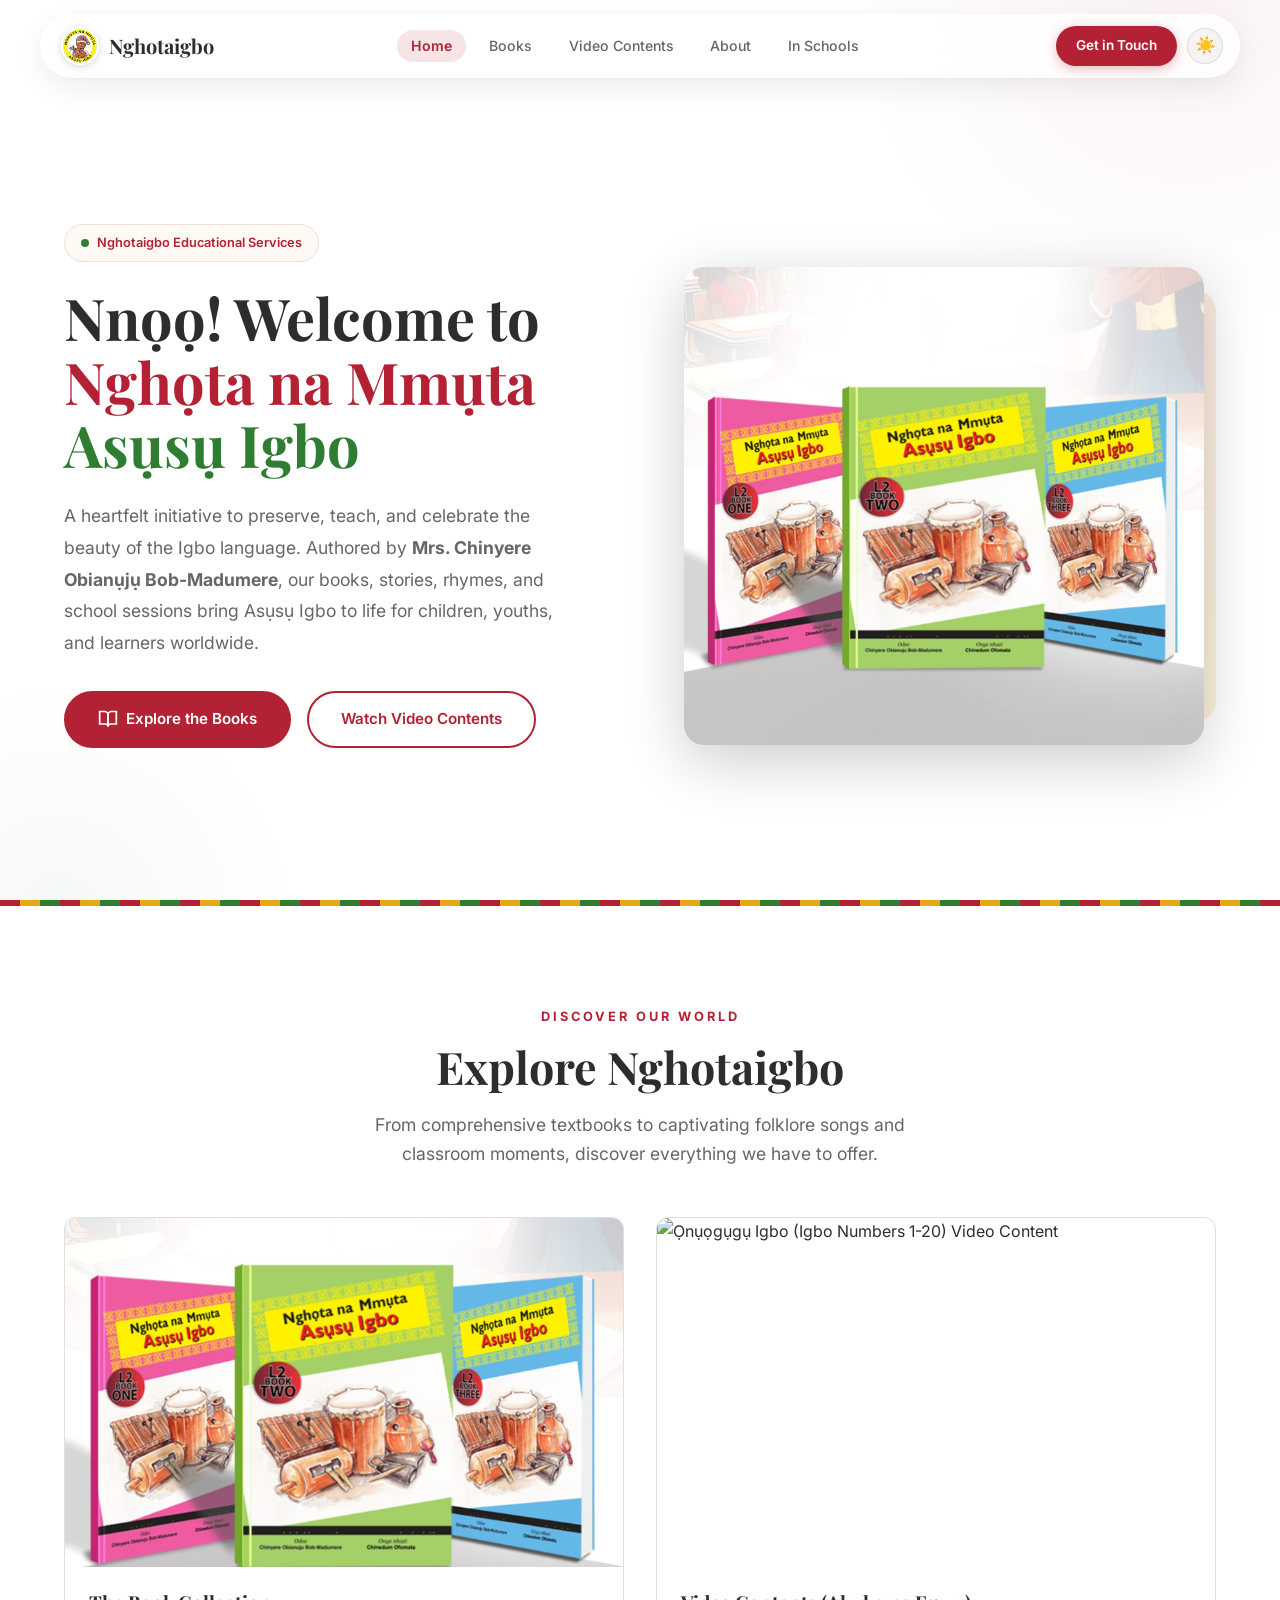
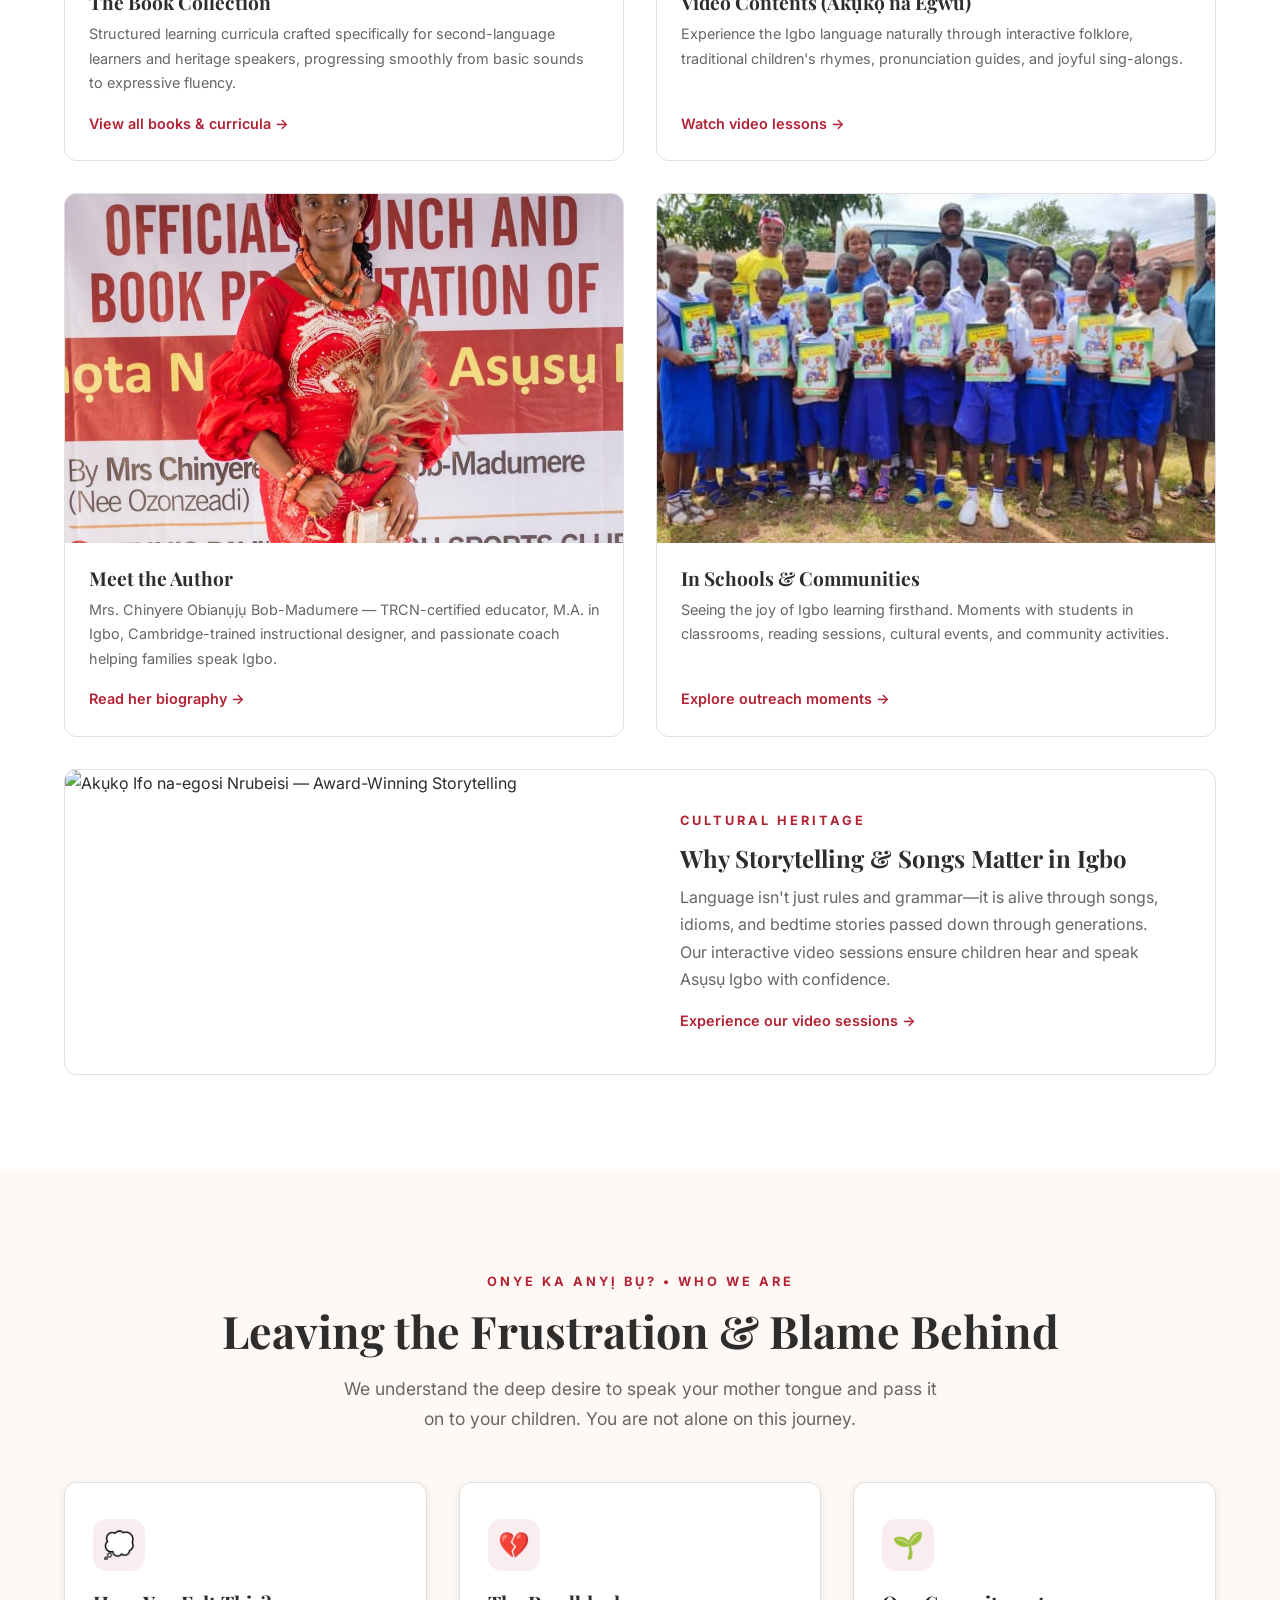
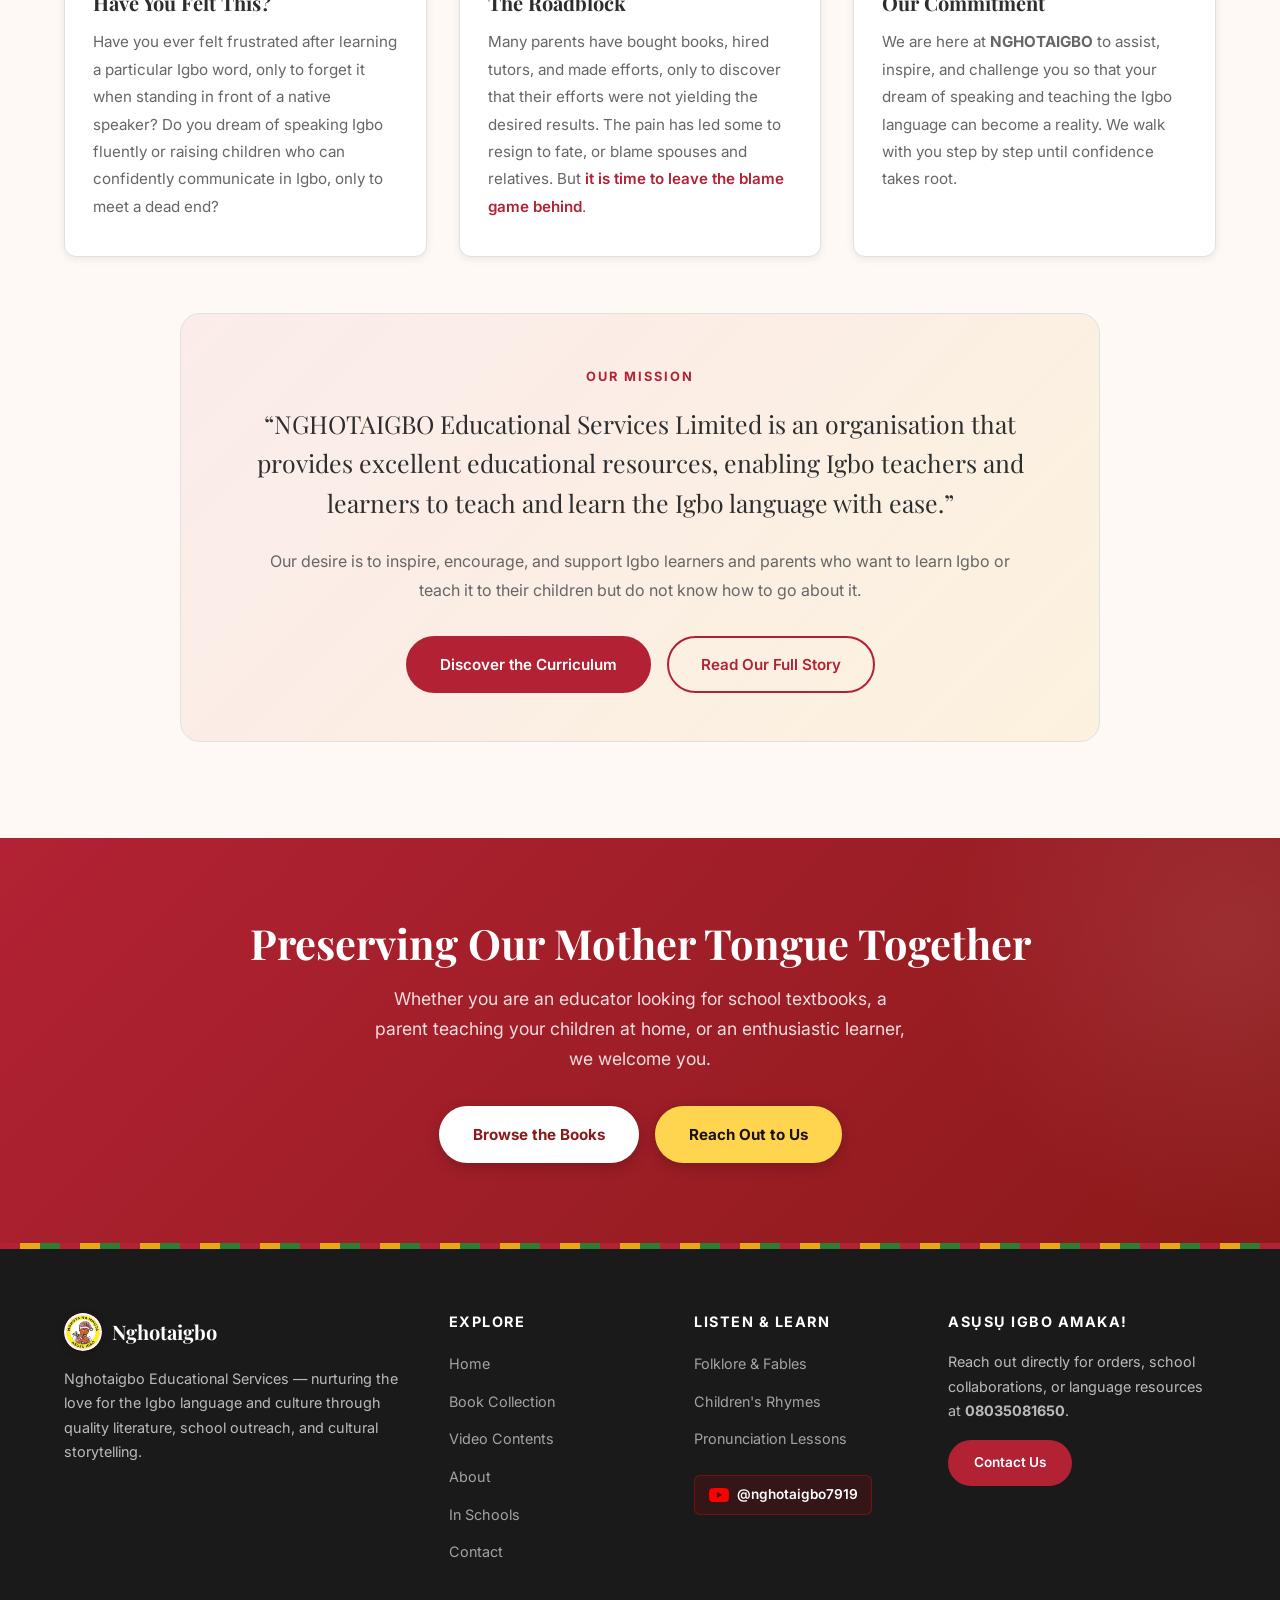
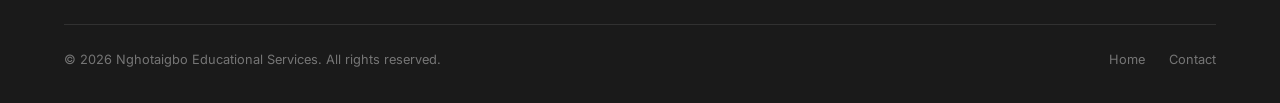
==== index.html @ f29d9a35 "Enhance contact info card styling, add responsive footer columns, fix JSS image mobile display" ====
<!DOCTYPE html>
<html lang="en">
<head>
  <meta charset="UTF-8" />
  <meta name="viewport" content="width=device-width, initial-scale=1.0" />
  <title>Nghọta na Mmụta Asụsụ Igbo — Welcome | Learn &amp; Celebrate Igbo</title>
  <meta name="description" content="Welcome to Nghọta na Mmụta Asụsụ Igbo by Mrs. Chinyere Obianụjụ Bob-Madumere. Books, cultural storytelling, songs, school outreach, and Igbo language learning." />

  <!-- Open Graph -->
  <meta property="og:title" content="Nghọta na Mmụta Asụsụ Igbo" />
  <meta property="og:description" content="Discover books, storytelling, rhymes, and learning resources by Mrs. Chinyere Bob-Madumere." />
  <meta property="og:image" content="images/books.webp" />
  <meta property="og:type" content="website" />

  <!-- Fonts -->
  <link rel="preconnect" href="https://fonts.googleapis.com" />
  <link rel="preconnect" href="https://fonts.gstatic.com" crossorigin />
  <link href="https://fonts.googleapis.com/css2?family=Inter:wght@400;500;600;700;800&family=Playfair+Display:ital,wght@0,500;0,700;0,800;1,500&display=swap" rel="stylesheet" />

  <!-- Styles -->
  <link rel="stylesheet" href="css/styles.css" />
  <link rel="icon" href="images/logo.jpg" type="image/jpeg" />
</head>
<body>

  <!-- ==================== NAVIGATION ==================== -->
  <nav class="navbar" role="navigation" aria-label="Main navigation">
    <div class="nav-container">
      <a href="index.html" class="nav-logo">
        <span class="nav-logo-icon">
          <img src="images/logo.jpg" alt="Nghotaigbo Logo" />
        </span>
        <span class="nav-logo-text">Nghotaigbo</span>
      </a>

      <ul class="nav-links">
        <li><a href="index.html" class="active">Home</a></li>
        <li><a href="books.html">Books</a></li>
        <li><a href="stories.html">Video Contents</a></li>
        <li><a href="about.html">About</a></li>
        <li><a href="community.html">In Schools</a></li>
        <li class="mobile-only"><a href="contact.html" style="font-weight: 700; color: var(--color-primary);">Get in Touch &rarr;</a></li>
      </ul>

      <div class="nav-actions">
        <a href="contact.html" class="nav-cta-btn">Get in Touch</a>
        <button class="theme-toggle" id="themeToggle" aria-label="Toggle dark/light theme" title="Toggle theme">
          <span class="icon-sun">☀️</span>
          <span class="icon-moon">🌙</span>
        </button>
        <button class="hamburger" aria-label="Toggle navigation" aria-expanded="false">
          <span></span>
          <span></span>
          <span></span>
        </button>
      </div>
    </div>
  </nav>

  <div class="mobile-overlay"></div>

  <!-- ==================== HERO ==================== -->
  <section class="hero" id="hero">
    <div class="container">
      <div class="hero-content">
        <div class="hero-badge">
          <span class="hero-badge-dot"></span>
          Nghotaigbo Educational Services
        </div>

        <h1 class="hero-title">
          Nnọọ! Welcome to<br />
          <span class="accent">Nghọta na Mmụta</span><br />
          <span class="accent-green">Asụsụ Igbo</span>
        </h1>

        <p class="hero-description">
          A heartfelt initiative to preserve, teach, and celebrate the beauty of the Igbo language.
          Authored by <strong>Mrs. Chinyere Obianụjụ Bob-Madumere</strong>, our books, stories,
          rhymes, and school sessions bring Asụsụ Igbo to life for children, youths, and learners worldwide.
        </p>

        <div class="hero-buttons">
          <a href="books.html" class="btn btn-primary">
            <svg class="btn-icon" viewBox="0 0 24 24" fill="none" stroke="currentColor" stroke-width="2"><path d="M2 3h6a4 4 0 0 1 4 4v14a3 3 0 0 0-3-3H2z"/><path d="M22 3h-6a4 4 0 0 0-4 4v14a3 3 0 0 1 3-3h7z"/></svg>
            Explore the Books
          </a>
          <a href="stories.html" class="btn btn-outline">
            Watch Video Contents
          </a>
        </div>
      </div>

      <div class="hero-image">
        <div class="hero-image-bg"></div>
        <img src="images/books/jss-books.jpg" alt="Nghọta na Mmụta Asụsụ Igbo book series" loading="eager" />
      </div>
    </div>
  </section>

  <div class="igbo-pattern"></div>

  <!-- ==================== EXPLORE SECTIONS PREVIEW ==================== -->
  <section class="preview-section">
    <div class="container">
      <div class="section-header reveal">
        <span class="section-label">Discover Our World</span>
        <h2 class="section-title">Explore Nghotaigbo</h2>
        <p class="section-subtitle">
          From comprehensive textbooks to captivating folklore songs and classroom moments, discover everything we have to offer.
        </p>
      </div>

      <div class="preview-grid">

        <!-- 1. Books Preview -->
        <a href="books.html" class="preview-card reveal reveal-delay-1">
          <div class="preview-card-image">
            <img src="images/books/jss-books.jpg" alt="Book Series Collection" loading="lazy" />
          </div>
          <div class="preview-card-body">
            <h3>The Book Collection</h3>
            <p>
              Structured learning curricula crafted specifically for second-language learners and heritage speakers, progressing smoothly from basic sounds to expressive fluency.
            </p>
            <span class="preview-card-link">View all books &amp; curricula &rarr;</span>
          </div>
        </a>

        <!-- 2. Video Contents Preview -->
        <a href="stories.html" class="preview-card reveal reveal-delay-2">
          <div class="preview-card-image">
            <img src="https://img.youtube.com/vi/fds-9-_xkBk/maxresdefault.jpg" alt="Ọnụọgụgụ Igbo (Igbo Numbers 1-20) Video Content" loading="lazy" />
          </div>
          <div class="preview-card-body">
            <h3>Video Contents (Akụkọ na Egwu)</h3>
            <p>
              Experience the Igbo language naturally through interactive folklore, traditional children's rhymes, pronunciation guides, and joyful sing-alongs.
            </p>
            <span class="preview-card-link">Watch video lessons &rarr;</span>
          </div>
        </a>

        <!-- 3. Author & Background Preview -->
        <a href="about.html" class="preview-card reveal reveal-delay-3">
          <div class="preview-card-image">
            <img src="images/author.jpg" alt="Mrs. Chinyere Bob-Madumere" loading="lazy" />
          </div>
          <div class="preview-card-body">
            <h3>Meet the Author</h3>
            <p>
              Mrs. Chinyere Obianụjụ Bob-Madumere — TRCN-certified educator, M.A. in Igbo, Cambridge-trained instructional designer, and passionate coach helping families speak Igbo.
            </p>
            <span class="preview-card-link">Read her biography &rarr;</span>
          </div>
        </a>

        <!-- 4. School Outreach & Community Preview -->
        <a href="community.html" class="preview-card reveal reveal-delay-4">
          <div class="preview-card-image">
            <img src="images/events/central-school-obinofia-ndiagu.jpg" alt="School Outreach and Classroom Reading" loading="lazy" />
          </div>
          <div class="preview-card-body">
            <h3>In Schools &amp; Communities</h3>
            <p>
              Seeing the joy of Igbo learning firsthand. Moments with students in classrooms, reading sessions, cultural events, and community activities.
            </p>
            <span class="preview-card-link">Explore outreach moments &rarr;</span>
          </div>
        </a>

      </div>

      <!-- Featured Storytelling Banner Preview -->
      <a href="stories.html" class="preview-wide reveal">
        <div class="preview-card-image">
          <img src="https://img.youtube.com/vi/cVKBG9FveQg/maxresdefault.jpg" alt="Akụkọ Ifo na-egosi Nrubeisi — Award-Winning Storytelling" loading="lazy" />
        </div>
        <div class="preview-card-body">
          <span class="section-label">Cultural Heritage</span>
          <h3>Why Storytelling &amp; Songs Matter in Igbo</h3>
          <p>
            Language isn't just rules and grammar—it is alive through songs, idioms, and bedtime stories passed down through generations. Our interactive video sessions ensure children hear and speak Asụsụ Igbo with confidence.
          </p>
          <span class="preview-card-link">Experience our video sessions &rarr;</span>
        </div>
      </a>

    </div>
  </section>

  <!-- ==================== WHO WE ARE SECTION ==================== -->
  <section class="who-we-are-section" id="who-we-are">
    <div class="container">
      <div class="section-header reveal" style="text-align: center;">
        <span class="section-label">Onye Ka Anyị Bụ? • Who We Are</span>
        <h2 class="section-title">Leaving the Frustration &amp; Blame Behind</h2>
        <p class="section-subtitle" style="margin-left: auto; margin-right: auto;">
          We understand the deep desire to speak your mother tongue and pass it on to your children. You are not alone on this journey.
        </p>
      </div>

      <div class="who-grid">

        <!-- Card 1: The Struggle -->
        <div class="who-card reveal reveal-delay-1">
          <div class="who-card-icon">💭</div>
          <h3>Have You Felt This?</h3>
          <p>
            Have you ever felt frustrated after learning a particular Igbo word, only to forget it when standing in front of a native speaker? Do you dream of speaking Igbo fluently or raising children who can confidently communicate in Igbo, only to meet a dead end?
          </p>
        </div>

        <!-- Card 2: The Blame Game -->
        <div class="who-card reveal reveal-delay-2">
          <div class="who-card-icon">💔</div>
          <h3>The Roadblock</h3>
          <p>
            Many parents have bought books, hired tutors, and made efforts, only to discover that their efforts were not yielding the desired results. The pain has led some to resign to fate, or blame spouses and relatives. But <em>it is time to leave the blame game behind</em>.
          </p>
        </div>

        <!-- Card 3: The Promise -->
        <div class="who-card reveal reveal-delay-3">
          <div class="who-card-icon">🌱</div>
          <h3>Our Commitment</h3>
          <p>
            We are here at <strong>NGHOTAIGBO</strong> to assist, inspire, and challenge you so that your dream of speaking and teaching the Igbo language can become a reality. We walk with you step by step until confidence takes root.
          </p>
        </div>

      </div>

      <!-- Official Mission Box -->
      <div class="who-mission-box reveal">
        <span class="who-mission-badge">Our Mission</span>
        <p class="who-mission-text">
          &ldquo;NGHOTAIGBO Educational Services Limited is an organisation that provides excellent educational resources, enabling Igbo teachers and learners to teach and learn the Igbo language with ease.&rdquo;
        </p>
        <p class="who-mission-desc">
          Our desire is to inspire, encourage, and support Igbo learners and parents who want to learn Igbo or teach it to their children but do not know how to go about it.
        </p>
        <div class="who-mission-actions">
          <a href="books.html" class="btn btn-primary">Discover the Curriculum</a>
          <a href="about.html" class="btn btn-outline">Read Our Full Story</a>
        </div>
      </div>

    </div>
  </section>

  <!-- ==================== CALL TO ACTION BANNER ==================== -->
  <section class="cta-section">
    <div class="container reveal">
      <h2>Preserving Our Mother Tongue Together</h2>
      <p>
        Whether you are an educator looking for school textbooks, a parent teaching your children at home, or an enthusiastic learner, we welcome you.
      </p>
      <div class="cta-buttons">
        <a href="books.html" class="btn btn-white">
          Browse the Books
        </a>
        <a href="contact.html" class="btn btn-accent">
          Reach Out to Us
        </a>
      </div>
    </div>
  </section>

  <!-- ==================== FOOTER ==================== -->
  <div class="igbo-pattern"></div>

  <footer class="footer">
    <div class="container">
      <div class="footer-grid">
        <div class="footer-brand">
          <a href="index.html" class="nav-logo">
            <span class="nav-logo-icon">
              <img src="images/logo.jpg" alt="Nghotaigbo Logo" />
            </span>
            Nghotaigbo
          </a>
          <p>
            Nghotaigbo Educational Services — nurturing the love for the Igbo language and culture through quality literature, school outreach, and cultural storytelling.
          </p>
        </div>

        <div class="footer-nav-columns">
          <div>
            <h4>Explore</h4>
            <ul class="footer-links">
              <li><a href="index.html">Home</a></li>
              <li><a href="books.html">Book Collection</a></li>
              <li><a href="stories.html">Video Contents</a></li>
              <li><a href="about.html">About</a></li>
              <li><a href="community.html">In Schools</a></li>
              <li><a href="contact.html">Contact</a></li>
            </ul>
          </div>

          <div>
            <h4>Listen &amp; Learn</h4>
            <ul class="footer-links">
              <li><a href="stories.html">Folklore &amp; Fables</a></li>
              <li><a href="stories.html">Children's Rhymes</a></li>
              <li><a href="stories.html">Pronunciation Lessons</a></li>
            </ul>
            <a href="http://www.youtube.com/@nghotaigbo7919" target="_blank" rel="noopener" class="footer-yt-btn" aria-label="Visit YouTube Channel @nghotaigbo7919">
              <svg viewBox="0 0 24 24"><path d="M23.498 6.186a3.016 3.016 0 0 0-2.122-2.136C19.505 3.545 12 3.545 12 3.545s-7.505 0-9.377.505A3.017 3.017 0 0 0 .502 6.186C0 8.07 0 12 0 12s0 3.93.502 5.814a3.016 3.016 0 0 0 2.122 2.136c1.871.505 9.376.505 9.376.505s7.505 0 9.377-.505a3.015 3.015 0 0 0 2.122-2.136C24 15.93 24 12 24 12s0-3.93-.502-5.814zM9.545 15.568V8.432L15.818 12l-6.273 3.568z"/></svg>
              <span>@nghotaigbo7919</span>
            </a>
          </div>
        </div>

        <div class="footer-newsletter">
          <h4>Asụsụ Igbo Amaka!</h4>
          <p>Reach out directly for orders, school collaborations, or language resources at <strong>08035081650</strong>.</p>
          <a href="contact.html" class="btn btn-primary" style="padding: 0.6rem 1.5rem; font-size: 0.85rem;">
            Contact Us
          </a>
        </div>
      </div>

      <div class="footer-bottom">
        <span>&copy; 2026 Nghotaigbo Educational Services. All rights reserved.</span>
        <div class="footer-bottom-links">
          <a href="index.html">Home</a>
          <a href="contact.html">Contact</a>
        </div>
      </div>
    </div>
  </footer>

  <!-- Back to top button -->
  <button class="back-to-top" aria-label="Back to top">↑</button>

  <!-- Scripts -->
  <script src="js/main.js"></script>

</body>
</html>
---- css/styles.css ----
/* ============================================
   Nghọta na Mmụta Asụsụ Igbo — Master Styles
   Multi-page responsive site with dark mode
   ============================================ */

/* ---------- CSS Custom Properties ---------- */
:root {
  /* Light theme (default) */
  --color-primary: #B22234;
  --color-primary-dark: #8B1A1A;
  --color-primary-light: #E8536A;
  --color-secondary: #2E7D32;
  --color-secondary-light: #4CAF50;
  --color-accent: #E6A817;
  --color-accent-light: #FFD54F;

  --color-bg: #FFFFFF;
  --color-bg-warm: #FFF9F5;
  --color-bg-section: #FAFAFA;
  --color-bg-card: #FFFFFF;
  --color-text: #2D2D2D;
  --color-text-light: #666666;
  --color-text-muted: #999999;
  --color-border: #E0E0E0;

  --color-book-pink: #D81B78;
  --color-book-green: #5BA829;
  --color-book-blue: #1565C0;

  --font-heading: 'Playfair Display', Georgia, 'Times New Roman', serif;
  --font-body: 'Inter', -apple-system, BlinkMacSystemFont, 'Segoe UI', Roboto, sans-serif;

  --shadow-sm: 0 2px 8px rgba(0,0,0,0.08);
  --shadow-md: 0 4px 20px rgba(0,0,0,0.12);
  --shadow-lg: 0 8px 40px rgba(0,0,0,0.16);
  --shadow-xl: 0 16px 60px rgba(0,0,0,0.2);

  --radius-sm: 8px;
  --radius-md: 12px;
  --radius-lg: 20px;
  --radius-xl: 32px;

  --transition: 0.3s cubic-bezier(0.4, 0, 0.2, 1);
  --container-max: 1200px;
  --nav-height: 88px;
}

/* ---------- Dark Theme (Warm Brown) ---------- */
[data-theme="dark"] {
  --color-bg: #1A1210;
  --color-bg-warm: #211810;
  --color-bg-section: #1E1510;
  --color-bg-card: #2A1E17;
  --color-text: #F0E6DC;
  --color-text-light: #C8B8A8;
  --color-text-muted: #8C7B6A;
  --color-border: #3D2E22;

  --shadow-sm: 0 2px 8px rgba(0,0,0,0.3);
  --shadow-md: 0 4px 20px rgba(0,0,0,0.4);
  --shadow-lg: 0 8px 40px rgba(0,0,0,0.5);
  --shadow-xl: 0 16px 60px rgba(0,0,0,0.6);
}

[data-theme="dark"] .nav-logo {
  color: var(--color-text);
}

[data-theme="dark"] .hamburger span {
  background: var(--color-text);
}

[data-theme="dark"] .hero-badge {
  background: rgba(230, 168, 23, 0.12);
  border-color: rgba(230, 168, 23, 0.25);
  color: var(--color-accent);
}

[data-theme="dark"] .footer {
  background: #110D0A;
}

[data-theme="dark"] .igbo-pattern {
  opacity: 0.7;
}

[data-theme="dark"] .book-card-image,
[data-theme="dark"] .book-card:nth-child(1) .book-card-image,
[data-theme="dark"] .book-card:nth-child(2) .book-card-image,
[data-theme="dark"] .book-card:nth-child(3) .book-card-image,
[data-theme="dark"] .book-card:nth-child(n) .book-card-image {
  background: linear-gradient(135deg, #2A1E17, #352620) !important;
}

[data-theme="dark"] .highlight-icon.red,
[data-theme="dark"] .highlight-icon.green,
[data-theme="dark"] .highlight-icon.gold,
[data-theme="dark"] .highlight-icon.blue {
  background: rgba(255,255,255,0.08);
}

[data-theme="dark"] .community-card-icon,
[data-theme="dark"] .community-card:nth-child(1) .community-card-icon,
[data-theme="dark"] .community-card:nth-child(2) .community-card-icon,
[data-theme="dark"] .community-card:nth-child(3) .community-card-icon {
  background: rgba(255,255,255,0.08) !important;
}

[data-theme="dark"] .gallery-filter-btn {
  background: var(--color-bg-card);
  border-color: var(--color-border);
  color: var(--color-text-light);
}

[data-theme="dark"] .gallery-filter-btn.active {
  background: var(--color-accent);
  border-color: var(--color-accent);
  color: #1A1210;
}

[data-theme="dark"] .contact-form {
  background: var(--color-bg-card);
  border-color: var(--color-border);
}

[data-theme="dark"] .form-group input,
[data-theme="dark"] .form-group textarea,
[data-theme="dark"] .form-group select {
  background: var(--color-bg);
  border-color: var(--color-border);
  color: var(--color-text);
}

/* Universal Button Overrides in Dark Mode — GUARANTEE CONTRAST & NATURAL TONE */
.btn-primary,
a.btn-primary,
button.btn-primary,
.btn-youtube,
a.btn-youtube,
.form-submit,
button.form-submit {
  color: #FFFFFF !important;
}

[data-theme="dark"] .btn-primary,
[data-theme="dark"] a.btn-primary,
[data-theme="dark"] button.btn-primary,
[data-theme="dark"] .btn-youtube,
[data-theme="dark"] a.btn-youtube,
[data-theme="dark"] .form-submit,
[data-theme="dark"] button.form-submit {
  background: #9E2230 !important;
  color: #FFFFFF !important;
  border-color: #9E2230 !important;
  box-shadow: 0 2px 6px rgba(0, 0, 0, 0.4) !important;
}

.btn-primary:hover,
a.btn-primary:hover,
button.btn-primary:hover,
.btn-youtube:hover,
a.btn-youtube:hover,
.form-submit:hover,
button.form-submit:hover {
  color: #FFFFFF !important;
}

[data-theme="dark"] .btn-primary:hover,
[data-theme="dark"] a.btn-primary:hover,
[data-theme="dark"] button.btn-primary:hover,
[data-theme="dark"] .btn-youtube:hover,
[data-theme="dark"] a.btn-youtube:hover,
[data-theme="dark"] .form-submit:hover,
[data-theme="dark"] button.form-submit:hover {
  background: #841B26 !important;
  border-color: #841B26 !important;
  color: #FFFFFF !important;
  box-shadow: 0 4px 12px rgba(0, 0, 0, 0.6) !important;
}

[data-theme="dark"] .btn-accent,
[data-theme="dark"] a.btn-accent {
  background: var(--color-accent) !important;
  color: #1A1210 !important;
  border-color: var(--color-accent) !important;
  font-weight: 700 !important;
}

[data-theme="dark"] .btn-white,
[data-theme="dark"] a.btn-white {
  background: #FFFFFF !important;
  color: #B22234 !important;
  border-color: #FFFFFF !important;
  font-weight: 700 !important;
}

[data-theme="dark"] .btn-outline,
[data-theme="dark"] a.btn-outline {
  color: var(--color-accent) !important;
  border-color: var(--color-accent) !important;
}

/* ---------- Reset & Base ---------- */
*, *::before, *::after {
  margin: 0; padding: 0; box-sizing: border-box;
}

html {
  scroll-behavior: smooth;
  scroll-padding-top: var(--nav-height);
  font-size: 16px;
}

body {
  font-family: var(--font-body);
  color: var(--color-text);
  background-color: var(--color-bg);
  line-height: 1.7;
  overflow-x: hidden;
  -webkit-font-smoothing: antialiased;
  transition: background-color 0.4s ease, color 0.4s ease;
}

img { max-width: 100%; height: auto; display: block; }

a {
  color: var(--color-primary);
  text-decoration: none;
  transition: color var(--transition);
}
a:hover { color: var(--color-primary-dark); }

[data-theme="dark"] a { color: var(--color-accent); }
[data-theme="dark"] a:hover { color: var(--color-accent-light); }

h1, h2, h3, h4, h5 {
  font-family: var(--font-heading);
  line-height: 1.2;
  color: var(--color-text);
}

.container {
  width: 90%;
  max-width: var(--container-max);
  margin: 0 auto;
}

/* ---------- Utility ---------- */
.section-label {
  display: inline-block;
  font-family: var(--font-body);
  font-size: 0.8rem;
  font-weight: 700;
  letter-spacing: 3px;
  text-transform: uppercase;
  color: var(--color-primary);
  margin-bottom: 0.75rem;
}

[data-theme="dark"] .section-label {
  color: var(--color-accent);
}

.section-title {
  font-size: clamp(1.8rem, 4vw, 2.8rem);
  margin-bottom: 1rem;
}

.section-subtitle {
  font-size: 1.1rem;
  color: var(--color-text-light);
  max-width: 600px;
  margin-bottom: 2.5rem;
}

.page-header {
  padding: 8rem 0 3rem;
  text-align: center;
  background: var(--color-bg-warm);
}

.page-header .section-title {
  font-size: clamp(2rem, 5vw, 3rem);
}

.page-header .section-subtitle {
  margin-left: auto;
  margin-right: auto;
  margin-bottom: 0;
}

/* ---------- Buttons ---------- */
.btn {
  display: inline-flex;
  align-items: center;
  justify-content: center;
  gap: 0.5rem;
  padding: 0.85rem 2rem;
  border-radius: 50px;
  font-family: var(--font-body);
  font-size: 0.95rem;
  font-weight: 600;
  cursor: pointer;
  border: 2px solid transparent;
  transition: all var(--transition);
  text-decoration: none;
  white-space: nowrap;
}

.btn-primary,
a.btn-primary {
  background: var(--color-primary) !important;
  color: #FFFFFF !important;
  border-color: var(--color-primary) !important;
}
.btn-primary:hover,
a.btn-primary:hover {
  background: var(--color-primary-dark) !important;
  border-color: var(--color-primary-dark) !important;
  color: #FFFFFF !important;
  transform: translateY(-2px);
  box-shadow: 0 6px 20px rgba(178, 34, 52, 0.35);
}

.btn-outline,
a.btn-outline {
  background: transparent !important;
  color: var(--color-primary) !important;
  border-color: var(--color-primary) !important;
}
.btn-outline:hover,
a.btn-outline:hover {
  background: var(--color-primary) !important;
  color: #FFFFFF !important;
  transform: translateY(-2px);
  box-shadow: var(--shadow-md);
}

[data-theme="dark"] .btn-outline,
[data-theme="dark"] a.btn-outline {
  color: var(--color-accent) !important;
  border-color: var(--color-accent) !important;
}
[data-theme="dark"] .btn-outline:hover,
[data-theme="dark"] a.btn-outline:hover {
  background: var(--color-accent) !important;
  color: #1A1210 !important;
}

.btn-accent,
a.btn-accent {
  background: var(--color-accent) !important;
  color: #1A1210 !important; /* Bold dark text on gold button! */
  border-color: var(--color-accent) !important;
  font-weight: 700 !important;
}
.btn-accent:hover,
a.btn-accent:hover {
  background: #D48806 !important;
  border-color: #D48806 !important;
  color: #1A1210 !important;
  transform: translateY(-2px);
  box-shadow: 0 6px 20px rgba(230, 168, 23, 0.35);
}

.btn-white,
a.btn-white {
  background: #FFFFFF !important;
  color: var(--color-primary) !important;
  border-color: #FFFFFF !important;
  font-weight: 700 !important;
}
.btn-white:hover,
a.btn-white:hover {
  background: #FFF5F5 !important;
  color: var(--color-primary-dark) !important;
  transform: translateY(-2px);
  box-shadow: 0 6px 20px rgba(0, 0, 0, 0.15);
}

.btn-icon {
  width: 20px; height: 20px;
}

/* Reveal animations */
.reveal {
  opacity: 0;
  transform: translateY(30px);
  transition: opacity 0.7s ease, transform 0.7s ease;
}
.reveal.visible {
  opacity: 1;
  transform: translateY(0);
}
.reveal-delay-1 { transition-delay: 0.15s; }
.reveal-delay-2 { transition-delay: 0.3s; }
.reveal-delay-3 { transition-delay: 0.45s; }
.reveal-delay-4 { transition-delay: 0.6s; }

/* Igbo pattern strip */
.igbo-pattern {
  width: 100%; height: 6px;
  background: repeating-linear-gradient(90deg,
    var(--color-primary) 0px, var(--color-primary) 20px,
    var(--color-accent) 20px, var(--color-accent) 40px,
    var(--color-secondary) 40px, var(--color-secondary) 60px
  );
}

/* ---------- Floating Glassmorphism Navigation ---------- */
.navbar {
  position: fixed;
  top: 14px;
  left: 0;
  right: 0;
  width: calc(100% - 2.5rem);
  max-width: 1200px;
  margin: 0 auto;
  height: 64px;
  border-radius: 9999px;
  background: rgba(255, 255, 255, 0.78);
  backdrop-filter: blur(20px) saturate(180%);
  -webkit-backdrop-filter: blur(20px) saturate(180%);
  border: 1px solid rgba(255, 255, 255, 0.75);
  box-shadow: 0 10px 30px rgba(0, 0, 0, 0.07), 0 1px 3px rgba(0, 0, 0, 0.03);
  z-index: 1000;
  transition: all var(--transition);
}

[data-theme="dark"] .navbar {
  background: rgba(33, 24, 20, 0.75);
  border: 1px solid rgba(255, 255, 255, 0.12);
  box-shadow: 0 12px 35px rgba(0, 0, 0, 0.45), 0 1px 3px rgba(255, 255, 255, 0.04);
}

.navbar.scrolled {
  top: 8px;
  background: rgba(255, 255, 255, 0.92);
  box-shadow: 0 12px 35px rgba(0, 0, 0, 0.12);
}

[data-theme="dark"] .navbar.scrolled {
  background: rgba(28, 20, 16, 0.94);
  box-shadow: 0 14px 40px rgba(0, 0, 0, 0.6);
}

.nav-container {
  display: flex;
  align-items: center;
  justify-content: space-between;
  height: 100%;
  padding: 0 1rem 0 1.25rem;
}

.nav-logo {
  display: flex;
  align-items: center;
  gap: 0.65rem;
  font-family: var(--font-heading);
  font-size: 1.25rem;
  font-weight: 700;
  color: var(--color-text);
  text-decoration: none;
  flex-shrink: 0;
}

.nav-logo-icon {
  width: 38px;
  height: 38px;
  border-radius: 50%;
  overflow: hidden;
  display: flex;
  align-items: center;
  justify-content: center;
  box-shadow: 0 2px 8px rgba(0, 0, 0, 0.15);
  flex-shrink: 0;
  background: #FFFFFF;
}

.nav-logo-icon img {
  width: 100%;
  height: 100%;
  object-fit: cover;
  border-radius: 50%;
}

.nav-links {
  display: flex;
  align-items: center;
  gap: 0.5rem;
  list-style: none;
  margin: 0;
  padding: 0;
  background: transparent !important;
}

.nav-links a {
  font-size: 0.88rem;
  font-weight: 500;
  color: var(--color-text-light);
  padding: 0.45rem 0.9rem;
  border-radius: 50px;
  transition: all var(--transition);
  text-decoration: none;
  white-space: nowrap;
}

.nav-links a:hover {
  color: var(--color-primary);
  background: rgba(178, 34, 52, 0.08);
}

.nav-links a.active {
  color: var(--color-primary);
  background: rgba(178, 34, 52, 0.12);
  font-weight: 600;
}

[data-theme="dark"] .nav-links a {
  color: var(--color-text-light);
}

[data-theme="dark"] .nav-links a:hover {
  color: var(--color-accent);
  background: rgba(230, 168, 23, 0.12);
}

[data-theme="dark"] .nav-links a.active {
  color: var(--color-accent);
  background: rgba(230, 168, 23, 0.18);
  font-weight: 600;
}

.nav-actions {
  display: flex;
  align-items: center;
  gap: 0.65rem;
  flex-shrink: 0;
}

.nav-cta-btn {
  display: inline-flex;
  align-items: center;
  justify-content: center;
  padding: 0.5rem 1.25rem;
  border-radius: 50px;
  font-size: 0.85rem;
  font-weight: 600;
  text-decoration: none;
  white-space: nowrap;
  background: var(--color-primary);
  color: #FFFFFF !important;
  box-shadow: 0 3px 12px rgba(178, 34, 52, 0.3);
  transition: all var(--transition);
}

.nav-cta-btn:hover {
  background: var(--color-primary-dark);
  color: #FFFFFF !important;
  transform: translateY(-1px);
  box-shadow: 0 5px 16px rgba(178, 34, 52, 0.4);
}

[data-theme="dark"] .nav-cta-btn {
  background: var(--color-accent);
  color: #1A1210 !important;
  box-shadow: 0 3px 12px rgba(230, 168, 23, 0.35);
}

[data-theme="dark"] .nav-cta-btn:hover {
  background: #D48806;
  color: #1A1210 !important;
}

/* Glassy Theme Toggle Button */
.theme-toggle {
  width: 36px;
  height: 36px;
  border-radius: 50%;
  border: 1px solid rgba(0, 0, 0, 0.1);
  background: rgba(0, 0, 0, 0.04);
  cursor: pointer;
  display: flex;
  align-items: center;
  justify-content: center;
  font-size: 1.05rem;
  transition: all var(--transition);
  color: var(--color-text);
  flex-shrink: 0;
}

.theme-toggle:hover {
  border-color: var(--color-accent);
  background: rgba(230, 168, 23, 0.15);
  transform: rotate(20deg);
}

.theme-toggle .icon-sun,
.theme-toggle .icon-moon { display: none; }
.theme-toggle .icon-sun { display: inline; }

[data-theme="dark"] .theme-toggle {
  border: 1px solid rgba(255, 255, 255, 0.15);
  background: rgba(255, 255, 255, 0.08);
}

[data-theme="dark"] .theme-toggle:hover {
  border-color: var(--color-accent);
  background: rgba(230, 168, 23, 0.2);
}

[data-theme="dark"] .theme-toggle .icon-sun { display: none; }
[data-theme="dark"] .theme-toggle .icon-moon { display: inline; }

/* Hamburger */
.hamburger {
  display: none;
  flex-direction: column;
  gap: 5px;
  cursor: pointer;
  background: none; border: none;
  padding: 4px;
  z-index: 1001;
}

.hamburger span {
  display: block;
  width: 22px; height: 2px;
  background: var(--color-text);
  border-radius: 2px;
  transition: all var(--transition);
}

.hamburger.active span:nth-child(1) { transform: rotate(45deg) translate(5px, 5px); }
.hamburger.active span:nth-child(2) { opacity: 0; }
.hamburger.active span:nth-child(3) { transform: rotate(-45deg) translate(5px, -5px); }

.mobile-overlay {
  display: none;
  position: fixed; inset: 0;
  background: rgba(0,0,0,0.5);
  z-index: 998;
  opacity: 0;
  transition: opacity var(--transition);
}
.mobile-overlay.active { opacity: 1; }

/* ---------- Hero Section ---------- */
.hero {
  min-height: 100vh;
  display: flex;
  align-items: center;
  padding-top: calc(var(--nav-height) + 1.5rem);
  background: var(--color-bg);
  position: relative;
  overflow: hidden;
}

.hero::before {
  content: '';
  position: absolute;
  top: -40%; right: -20%;
  width: 700px; height: 700px;
  background: radial-gradient(circle, rgba(178,34,52,0.06) 0%, transparent 70%);
  border-radius: 50%;
  pointer-events: none;
}

.hero::after {
  content: '';
  position: absolute;
  bottom: -30%; left: -15%;
  width: 500px; height: 500px;
  background: radial-gradient(circle, rgba(46,125,50,0.05) 0%, transparent 70%);
  border-radius: 50%;
  pointer-events: none;
}

[data-theme="dark"] .hero::before {
  background: radial-gradient(circle, rgba(230,168,23,0.06) 0%, transparent 70%);
}

.hero .container {
  display: grid;
  grid-template-columns: 1fr 1fr;
  gap: 4rem;
  align-items: center;
  position: relative; z-index: 1;
}

.hero-content { padding: 2rem 0; }

.hero-badge {
  display: inline-flex;
  align-items: center;
  gap: 0.5rem;
  background: var(--color-bg-warm);
  border: 1px solid #F0E0D0;
  padding: 0.45rem 1rem;
  border-radius: 50px;
  font-size: 0.8rem; font-weight: 600;
  color: var(--color-primary);
  margin-bottom: 1.5rem;
}

.hero-badge-dot {
  width: 8px; height: 8px;
  background: var(--color-secondary);
  border-radius: 50%;
  animation: pulse 2s infinite;
}

@keyframes pulse {
  0%, 100% { opacity: 1; transform: scale(1); }
  50% { opacity: 0.6; transform: scale(1.3); }
}

.hero-title {
  font-size: clamp(2.2rem, 5vw, 3.6rem);
  line-height: 1.1;
  margin-bottom: 1.5rem;
}

.hero-title .accent { color: var(--color-primary); }
.hero-title .accent-green { color: var(--color-secondary); }
[data-theme="dark"] .hero-title .accent { color: var(--color-accent); }

.hero-description {
  font-size: 1.1rem;
  color: var(--color-text-light);
  margin-bottom: 2rem;
  max-width: 500px;
  line-height: 1.8;
}

.hero-buttons {
  display: flex; gap: 1rem; flex-wrap: wrap;
  margin-bottom: 2.5rem;
}

.hero-image {
  position: relative;
  display: flex; justify-content: center; align-items: center;
}

.hero-image img {
  width: 100%; max-width: 520px;
  border-radius: var(--radius-lg);
  box-shadow: var(--shadow-xl);
  position: relative; z-index: 2;
}

.hero-image-bg {
  position: absolute;
  width: 90%; height: 90%;
  background: linear-gradient(135deg, var(--color-primary-light), var(--color-accent));
  border-radius: var(--radius-lg);
  top: 5%; left: 10%;
  opacity: 0.15;
  z-index: 1;
}

/* ---------- Preview Cards (Home Page) ---------- */
.preview-section {
  padding: 6rem 0;
}

.preview-section .section-header {
  text-align: center;
  margin-bottom: 3rem;
}

.preview-section .section-subtitle {
  margin-left: auto; margin-right: auto;
}

.preview-grid {
  display: grid;
  grid-template-columns: repeat(2, 1fr);
  gap: 2rem;
}

.preview-grid.three-col {
  grid-template-columns: repeat(3, 1fr);
}

.preview-card {
  background: var(--color-bg-card);
  border-radius: var(--radius-md);
  overflow: hidden;
  border: 1px solid var(--color-border);
  transition: all var(--transition);
  text-decoration: none;
  color: var(--color-text);
  display: flex;
  flex-direction: column;
}

.preview-card:hover {
  transform: translateY(-6px);
  box-shadow: var(--shadow-lg);
  border-color: var(--color-primary);
  color: var(--color-text);
}

[data-theme="dark"] .preview-card:hover {
  border-color: var(--color-accent);
}

.preview-card-image {
  width: 100%;
  aspect-ratio: 16 / 10;
  overflow: hidden;
  position: relative;
}

.preview-card-image img {
  width: 100%; height: 100%;
  object-fit: cover;
  transition: transform 0.5s ease;
}

.preview-card:hover .preview-card-image img {
  transform: scale(1.05);
}

.preview-card-image-placeholder {
  width: 100%; height: 100%;
  display: flex; align-items: center; justify-content: center;
  font-size: 3rem;
}

.preview-card:nth-child(1) .preview-card-image-placeholder { background: linear-gradient(135deg, #FDE8EF, #FCF0F4); }
.preview-card:nth-child(2) .preview-card-image-placeholder { background: linear-gradient(135deg, #E8F5E9, #F0F8F0); }
.preview-card:nth-child(3) .preview-card-image-placeholder { background: linear-gradient(135deg, #FFF8E1, #FFFBEF); }
.preview-card:nth-child(4) .preview-card-image-placeholder { background: linear-gradient(135deg, #E3F2FD, #EBF5FF); }

[data-theme="dark"] .preview-card-image-placeholder,
[data-theme="dark"] .preview-card:nth-child(n) .preview-card-image-placeholder {
  background: linear-gradient(135deg, #2A1E17, #352620) !important;
}

.preview-card-body {
  padding: 1.5rem;
  flex: 1;
  display: flex; flex-direction: column;
}

.preview-card-body h3 {
  font-size: 1.2rem;
  margin-bottom: 0.5rem;
}

.preview-card-body p {
  font-size: 0.9rem;
  color: var(--color-text-light);
  line-height: 1.7;
  flex: 1;
}

.preview-card-link {
  display: inline-flex;
  align-items: center;
  gap: 0.4rem;
  margin-top: 1rem;
  font-size: 0.9rem;
  font-weight: 600;
  color: var(--color-primary);
  transition: gap var(--transition);
}

.preview-card:hover .preview-card-link {
  gap: 0.7rem;
}

[data-theme="dark"] .preview-card-link {
  color: var(--color-accent);
}

/* Wide preview (full width) */
.preview-wide {
  background: var(--color-bg-card);
  border-radius: var(--radius-md);
  overflow: hidden;
  border: 1px solid var(--color-border);
  transition: all var(--transition);
  display: grid;
  grid-template-columns: 1fr 1fr;
  text-decoration: none;
  color: var(--color-text);
  margin-top: 2rem;
}

.preview-wide:hover {
  box-shadow: var(--shadow-lg);
  border-color: var(--color-primary);
  color: var(--color-text);
}

[data-theme="dark"] .preview-wide:hover {
  border-color: var(--color-accent);
}

.preview-wide .preview-card-image {
  aspect-ratio: auto;
  min-height: 280px;
}

.preview-wide .preview-card-body {
  padding: 2.5rem;
  justify-content: center;
}

.preview-wide .preview-card-body h3 {
  font-size: 1.5rem;
  margin-bottom: 0.75rem;
}

.preview-wide .preview-card-body p {
  font-size: 1rem;
}

/* ---------- Books Section / Page ---------- */
.books-section {
  padding: 6rem 0;
  background: var(--color-bg-warm);
}

.books-section .section-header {
  text-align: center;
  margin-bottom: 3.5rem;
}

.books-section .section-subtitle {
  margin-left: auto; margin-right: auto;
}

.books-grid {
  display: grid;
  grid-template-columns: repeat(auto-fill, minmax(300px, 1fr));
  gap: 2rem;
  margin-bottom: 3rem;
}

.book-card {
  background: var(--color-bg-card);
  border-radius: var(--radius-md);
  overflow: hidden;
  box-shadow: var(--shadow-sm);
  transition: all var(--transition);
  border: 1px solid var(--color-border);
}

.book-card:hover {
  transform: translateY(-8px);
  box-shadow: var(--shadow-lg);
  border-color: transparent;
}

.book-card-image {
  width: 100%;
  aspect-ratio: 3 / 4;
  overflow: hidden;
  position: relative;
  display: flex; align-items: center; justify-content: center;
  padding: 2rem;
  background: linear-gradient(135deg, #FDE8EF, #FCF0F4);
}

.book-card-image .book-mockup {
  width: 70%; height: auto;
  border-radius: 4px;
  box-shadow: var(--shadow-md);
  transition: transform var(--transition);
}

.book-card-image .book-mockup-1 {
  width: 82% !important;
  height: 88% !important;
  object-fit: cover;
  object-position: 4% center;
  border-radius: 6px;
  box-shadow: 0 10px 25px rgba(216, 27, 120, 0.28);
}

.book-card-image .book-mockup-2 {
  width: 82% !important;
  height: 88% !important;
  object-fit: cover;
  object-position: 49% center;
  border-radius: 6px;
  box-shadow: 0 10px 25px rgba(91, 168, 41, 0.28);
}

.book-card-image .book-mockup-3 {
  width: 82% !important;
  height: 88% !important;
  object-fit: cover;
  object-position: 96% center;
  border-radius: 6px;
  box-shadow: 0 10px 25px rgba(21, 101, 192, 0.28);
}

.book-card:hover .book-mockup {
  transform: scale(1.05) rotate(-2deg);
}

.book-level-badge {
  position: absolute;
  top: 1rem; left: 1rem;
  padding: 0.3rem 0.8rem;
  border-radius: 50px;
  font-size: 0.75rem; font-weight: 700;
  color: #fff;
  background: var(--color-primary);
}

.book-card-body { padding: 1.5rem; }

.book-card-title {
  font-family: var(--font-heading);
  font-size: 1.2rem;
  margin-bottom: 0.5rem;
}

.book-card-desc {
  font-size: 0.9rem;
  color: var(--color-text-light);
  margin-bottom: 1rem;
  line-height: 1.6;
}

.book-card-footer {
  display: flex;
  align-items: center;
  justify-content: space-between;
}

.book-card-author {
  font-size: 0.8rem;
  color: var(--color-text-muted);
}

.book-card-link {
  font-size: 0.85rem; font-weight: 600;
  color: var(--color-primary);
  display: inline-flex; align-items: center; gap: 0.3rem;
}
.book-card-link:hover { gap: 0.6rem; }

[data-theme="dark"] .book-card-link {
  color: var(--color-accent);
}

/* ---------- About Section ---------- */
.about-section {
  padding: 6rem 0;
  background: var(--color-bg);
}

.about-grid {
  display: grid;
  grid-template-columns: 5fr 7fr;
  gap: 4rem;
  align-items: flex-start;
}

.about-image-wrapper {
  position: sticky;
  top: calc(var(--nav-height) + 1.5rem);
}

.about-image {
  border-radius: var(--radius-lg);
  box-shadow: var(--shadow-lg);
  width: 100%;
  object-fit: cover;
}

.about-image-accent {
  position: absolute;
  bottom: -12px; right: -12px;
  width: 120px; height: 120px;
  border: 4px solid var(--color-accent);
  border-radius: var(--radius-md);
  z-index: -1;
}

.about-content h2 { margin-bottom: 1.5rem; }

.about-content p {
  color: var(--color-text-light);
  margin-bottom: 1.25rem;
  line-height: 1.8;
}

.about-highlights {
  display: grid;
  grid-template-columns: 1fr 1fr;
  gap: 1rem;
  margin: 2rem 0;
}

.highlight-item {
  display: flex;
  align-items: flex-start;
  gap: 0.75rem;
}

.highlight-icon {
  width: 40px; height: 40px; min-width: 40px;
  border-radius: 10px;
  display: flex; align-items: center; justify-content: center;
  font-size: 1.2rem;
}

.highlight-icon.red { background: #FDE8EF; }
.highlight-icon.green { background: #E8F5E9; }
.highlight-icon.gold { background: #FFF8E1; }
.highlight-icon.blue { background: #E3F2FD; }

.highlight-text strong {
  display: block; font-size: 0.9rem; margin-bottom: 0.15rem;
}
.highlight-text span {
  font-size: 0.8rem; color: var(--color-text-muted);
}

/* ---------- Video / Media ---------- */
.media-section {
  padding: 6rem 0;
  background: var(--color-bg-section);
}

.media-section .section-header {
  text-align: center;
  margin-bottom: 3rem;
}

.media-section .section-subtitle {
  margin-left: auto; margin-right: auto;
}

.video-grid {
  display: grid;
  grid-template-columns: repeat(auto-fit, minmax(340px, 1fr));
  gap: 2rem;
}

.video-card {
  background: var(--color-bg-card);
  border-radius: var(--radius-md);
  overflow: hidden;
  box-shadow: var(--shadow-sm);
  border: 1px solid var(--color-border);
  transition: all var(--transition);
}

.video-card:hover {
  transform: translateY(-4px);
  box-shadow: var(--shadow-md);
}

.video-thumbnail-wrapper {
  position: relative;
  width: 100%;
  aspect-ratio: 16 / 9;
  overflow: hidden;
  cursor: pointer;
  background: #000;
}

.video-thumbnail {
  width: 100%; height: 100%;
  object-fit: cover;
  transition: transform var(--transition), opacity var(--transition);
}

.video-thumbnail-wrapper:hover .video-thumbnail {
  transform: scale(1.05);
  opacity: 0.8;
}

.video-play-btn {
  position: absolute;
  top: 50%; left: 50%;
  transform: translate(-50%, -50%);
  width: 68px; height: 68px;
  background: rgba(178,34,52,0.9);
  border-radius: 50%;
  display: flex; align-items: center; justify-content: center;
  cursor: pointer;
  transition: all var(--transition);
  border: 3px solid rgba(255,255,255,0.3);
}

.video-play-btn::after {
  content: '';
  display: block;
  width: 0; height: 0;
  border-style: solid;
  border-width: 12px 0 12px 22px;
  border-color: transparent transparent transparent #fff;
  margin-left: 4px;
}

.video-thumbnail-wrapper:hover .video-play-btn {
  background: rgba(178,34,52,1);
  transform: translate(-50%, -50%) scale(1.1);
  box-shadow: 0 0 30px rgba(178,34,52,0.4);
}

.video-embed {
  display: none;
  width: 100%;
  aspect-ratio: 16 / 9;
}
.video-embed.active { display: block; }

.video-embed iframe {
  width: 100%; height: 100%; border: none;
}

.video-card-body { padding: 1.25rem 1.5rem; }

.video-card-title {
  font-family: var(--font-heading);
  font-size: 1.05rem;
  margin-bottom: 0.5rem;
}

.video-card-desc {
  font-size: 0.85rem;
  color: var(--color-text-light);
  margin-bottom: 1rem;
  line-height: 1.6;
}

.video-card-actions {
  display: flex; align-items: center; gap: 1rem;
}

.btn-youtube {
  display: inline-flex;
  align-items: center;
  gap: 0.4rem;
  padding: 0.5rem 1.2rem;
  background: #FF0000;
  color: #fff;
  border-radius: 50px;
  font-size: 0.8rem; font-weight: 600;
  transition: all var(--transition);
  border: none; cursor: pointer;
  text-decoration: none;
}
.btn-youtube:hover {
  background: #CC0000;
  color: #fff;
  transform: translateY(-1px);
  box-shadow: 0 4px 12px rgba(255,0,0,0.3);
}
.btn-youtube svg { width: 18px; height: 18px; }

/* Video category tabs */
.video-tabs {
  display: flex;
  justify-content: center;
  gap: 0.5rem;
  flex-wrap: wrap;
  margin-bottom: 2.5rem;
}

.video-tab-btn {
  padding: 0.5rem 1.25rem;
  border-radius: 50px;
  border: 1.5px solid var(--color-border);
  background: var(--color-bg-card);
  color: var(--color-text-light);
  font-family: var(--font-body);
  font-size: 0.85rem;
  font-weight: 600;
  cursor: pointer;
  transition: all var(--transition);
}

.video-tab-btn:hover {
  border-color: var(--color-primary);
  color: var(--color-primary);
}

.video-tab-btn.active {
  background: var(--color-primary);
  color: #fff;
  border-color: var(--color-primary);
}

[data-theme="dark"] .video-tab-btn.active {
  background: var(--color-accent);
  border-color: var(--color-accent);
  color: #1A1210;
}

/* ---------- Community Section ---------- */
.community-section {
  padding: 6rem 0;
  background: var(--color-bg);
}

.community-section .section-header {
  text-align: center;
  margin-bottom: 3rem;
}

.community-section .section-subtitle {
  margin-left: auto; margin-right: auto;
}

.community-cards {
  display: grid;
  grid-template-columns: repeat(3, 1fr);
  gap: 2rem;
}

.community-card {
  padding: 2rem;
  border-radius: var(--radius-md);
  border: 1px solid var(--color-border);
  background: var(--color-bg-card);
  transition: all var(--transition);
  text-align: center;
}

.community-card:hover {
  border-color: var(--color-primary);
  box-shadow: var(--shadow-md);
  transform: translateY(-4px);
}

[data-theme="dark"] .community-card:hover {
  border-color: var(--color-accent);
}

.community-card-icon {
  width: 56px; height: 56px;
  border-radius: 50%;
  display: flex; align-items: center; justify-content: center;
  margin: 0 auto 1.25rem;
  font-size: 1.5rem;
}

.community-card:nth-child(1) .community-card-icon { background: #FDE8EF; }
.community-card:nth-child(2) .community-card-icon { background: #E8F5E9; }
.community-card:nth-child(3) .community-card-icon { background: #FFF8E1; }

.community-card h3 { font-size: 1.15rem; margin-bottom: 0.75rem; }

.community-card p {
  font-size: 0.9rem;
  color: var(--color-text-light);
  line-height: 1.7;
}

/* Photo grid within community */
.community-photos {
  display: grid;
  grid-template-columns: repeat(auto-fill, minmax(200px, 1fr));
  gap: 1rem;
  margin-top: 3rem;
}

.community-photo {
  border-radius: var(--radius-sm);
  overflow: hidden;
  aspect-ratio: 4 / 3;
  cursor: pointer;
  position: relative;
}

.community-photo img {
  width: 100%; height: 100%;
  object-fit: cover;
  transition: transform 0.5s ease;
}

.community-photo:hover img {
  transform: scale(1.08);
}

.community-photo-overlay {
  position: absolute; inset: 0;
  background: linear-gradient(to top, rgba(0,0,0,0.6) 0%, transparent 50%);
  opacity: 0;
  transition: opacity var(--transition);
  display: flex; align-items: flex-end;
  padding: 0.75rem;
}

.community-photo:hover .community-photo-overlay {
  opacity: 1;
}

.community-photo-overlay span {
  color: #fff;
  font-size: 0.8rem;
  font-weight: 500;
}

/* ---------- Gallery ---------- */
.gallery-section {
  padding: 6rem 0;
  background: var(--color-bg-section);
}

.gallery-section .section-header {
  text-align: center;
  margin-bottom: 2rem;
}

.gallery-section .section-subtitle {
  margin-left: auto; margin-right: auto;
}

.gallery-filters {
  display: flex;
  justify-content: center;
  gap: 0.5rem;
  flex-wrap: wrap;
  margin-bottom: 2.5rem;
}

.gallery-filter-btn {
  padding: 0.5rem 1.25rem;
  border-radius: 50px;
  border: 1.5px solid var(--color-border);
  background: var(--color-bg-card);
  color: var(--color-text-light);
  font-family: var(--font-body);
  font-size: 0.85rem; font-weight: 600;
  cursor: pointer;
  transition: all var(--transition);
}

.gallery-filter-btn:hover {
  border-color: var(--color-primary);
  color: var(--color-primary);
}

.gallery-filter-btn.active {
  background: var(--color-primary);
  color: #fff;
  border-color: var(--color-primary);
}

/* School Photo Cards */
.school-grid {
  display: grid;
  grid-template-columns: repeat(auto-fill, minmax(320px, 1fr));
  gap: 1.75rem;
}

.school-card {
  background: var(--color-bg-card);
  border: 1.5px solid var(--color-border);
  border-radius: var(--radius-md);
  overflow: hidden;
  box-shadow: var(--shadow-sm);
  transition: transform var(--transition), box-shadow var(--transition), border-color var(--transition);
  cursor: pointer;
  display: flex;
  flex-direction: column;
}

.school-card:hover {
  transform: translateY(-6px);
  box-shadow: var(--shadow-md);
  border-color: var(--color-accent);
}

.school-card-image-wrap {
  position: relative;
  width: 100%;
  aspect-ratio: 16 / 11;
  overflow: hidden;
  background: #110D0A;
}

.school-card-image-wrap img {
  width: 100%;
  height: 100%;
  object-fit: cover;
  transition: transform 0.5s ease;
  display: block;
}

.school-card:hover .school-card-image-wrap img {
  transform: scale(1.05);
}

.school-card-content {
  padding: 1.25rem 1.4rem 1.4rem;
  display: flex;
  flex-direction: column;
  gap: 0.4rem;
  flex-grow: 1;
}

.school-card-title {
  font-family: var(--font-heading);
  font-size: 1.18rem;
  font-weight: 700;
  color: var(--color-text);
  margin: 0;
  line-height: 1.35;
}

.school-card-location {
  font-size: 0.9rem;
  color: var(--color-text-light);
  display: flex;
  align-items: center;
  gap: 0.45rem;
  margin: 0;
  font-weight: 500;
}

.school-card-location svg {
  width: 16px;
  height: 16px;
  color: var(--color-primary);
  flex-shrink: 0;
}

[data-theme="dark"] .school-card-location svg {
  color: var(--color-accent);
}

.gallery-grid {
  display: grid;
  grid-template-columns: repeat(auto-fill, minmax(280px, 1fr));
  gap: 1rem;
}

.gallery-item {
  position: relative;
  border-radius: var(--radius-sm);
  overflow: hidden;
  cursor: pointer;
  background: var(--color-bg-card);
  aspect-ratio: 4 / 3;
  transition: all var(--transition);
}

.gallery-item.tall {
  grid-row: span 2;
  aspect-ratio: auto;
}

.gallery-item img {
  width: 100%; height: 100%;
  object-fit: cover;
  transition: transform 0.5s ease;
}

.gallery-item:hover img { transform: scale(1.08); }

.gallery-item-overlay {
  position: absolute; inset: 0;
  background: linear-gradient(to top, rgba(0,0,0,0.7) 0%, transparent 50%);
  opacity: 0;
  transition: opacity var(--transition);
  display: flex; flex-direction: column;
  justify-content: flex-end;
  padding: 1.25rem;
}

.gallery-item:hover .gallery-item-overlay { opacity: 1; }

.gallery-item-overlay h4 {
  color: #fff; font-size: 0.95rem;
  margin-bottom: 0.25rem;
  font-family: var(--font-body); font-weight: 600;
}

.gallery-item-overlay span {
  color: rgba(255,255,255,0.7); font-size: 0.8rem;
}

.gallery-item-expand {
  position: absolute;
  top: 1rem; right: 1rem;
  width: 36px; height: 36px;
  background: rgba(255,255,255,0.9);
  border-radius: 50%;
  display: flex; align-items: center; justify-content: center;
  opacity: 0;
  transform: scale(0.8);
  transition: all var(--transition);
  font-size: 1rem;
}

.gallery-item:hover .gallery-item-expand {
  opacity: 1; transform: scale(1);
}

/* Lightbox */
.lightbox {
  position: fixed; inset: 0;
  background: rgba(0,0,0,0.92);
  z-index: 2000;
  display: none;
  align-items: center;
  justify-content: center;
  opacity: 0;
  transition: opacity 0.3s ease;
}
.lightbox.active { display: flex; opacity: 1; }

.lightbox-content {
  position: relative;
  max-width: 90vw; max-height: 90vh;
}

.lightbox-content img {
  max-width: 90vw; max-height: 85vh;
  object-fit: contain;
  border-radius: var(--radius-sm);
  box-shadow: var(--shadow-xl);
}

.lightbox-caption {
  text-align: center;
  color: rgba(255,255,255,0.8);
  font-size: 0.9rem;
  margin-top: 1rem;
}

.lightbox-close {
  position: absolute;
  top: -3rem; right: 0;
  width: 40px; height: 40px;
  background: rgba(255,255,255,0.15);
  border: none; border-radius: 50%;
  color: #fff; font-size: 1.4rem;
  cursor: pointer;
  display: flex; align-items: center; justify-content: center;
  transition: background var(--transition);
}
.lightbox-close:hover { background: rgba(255,255,255,0.3); }

.lightbox-nav {
  position: absolute;
  top: 50%; transform: translateY(-50%);
  width: 48px; height: 48px;
  background: rgba(255,255,255,0.15);
  border: none; border-radius: 50%;
  color: #fff; font-size: 1.5rem;
  cursor: pointer;
  display: flex; align-items: center; justify-content: center;
  transition: background var(--transition);
}
.lightbox-nav:hover { background: rgba(255,255,255,0.3); }

.lightbox-prev { left: -4rem; }
.lightbox-next { right: -4rem; }

/* ---------- Interactive Vocab / Words Section ---------- */
/* ---------- Who We Are Section ---------- */
.who-we-are-section {
  padding: 6rem 0;
  background: var(--color-bg-warm);
  position: relative;
}

.who-grid {
  display: grid;
  grid-template-columns: repeat(3, 1fr);
  gap: 2rem;
  margin-top: 3rem;
  margin-bottom: 3.5rem;
}

.who-card {
  background: var(--color-bg-card);
  border: 1px solid var(--color-border);
  border-radius: var(--radius-md);
  padding: 2.25rem 1.75rem;
  box-shadow: var(--shadow-sm);
  transition: all var(--transition);
  display: flex;
  flex-direction: column;
}

.who-card:hover {
  transform: translateY(-6px);
  box-shadow: var(--shadow-md);
  border-color: var(--color-primary);
}

[data-theme="dark"] .who-card:hover {
  border-color: var(--color-accent);
}

.who-card-icon {
  width: 52px;
  height: 52px;
  border-radius: 14px;
  display: flex;
  align-items: center;
  justify-content: center;
  font-size: 1.6rem;
  margin-bottom: 1.25rem;
  background: rgba(178, 34, 52, 0.08);
}

[data-theme="dark"] .who-card-icon {
  background: rgba(230, 168, 23, 0.12);
}

.who-card h3 {
  font-size: 1.25rem;
  margin-bottom: 0.85rem;
  color: var(--color-text);
}

.who-card p {
  font-size: 0.95rem;
  color: var(--color-text-light);
  line-height: 1.8;
  flex: 1;
}

.who-card em {
  color: var(--color-primary);
  font-style: normal;
  font-weight: 600;
}

[data-theme="dark"] .who-card em {
  color: var(--color-accent);
}

/* Mission Box */
.who-mission-box {
  background: linear-gradient(135deg, rgba(178, 34, 52, 0.06), rgba(230, 168, 23, 0.1));
  border: 1.5px solid var(--color-border);
  border-radius: var(--radius-lg);
  padding: 3rem 2.5rem;
  text-align: center;
  max-width: 920px;
  margin: 0 auto;
  position: relative;
}

[data-theme="dark"] .who-mission-box {
  background: linear-gradient(135deg, rgba(42, 30, 23, 0.85), rgba(30, 21, 16, 0.85));
  border-color: rgba(230, 168, 23, 0.25);
}

.who-mission-badge {
  display: inline-block;
  font-size: 0.8rem;
  font-weight: 700;
  letter-spacing: 2px;
  text-transform: uppercase;
  color: var(--color-primary);
  margin-bottom: 1rem;
}

[data-theme="dark"] .who-mission-badge {
  color: var(--color-accent);
}

.who-mission-text {
  font-family: var(--font-heading);
  font-size: clamp(1.2rem, 2.5vw, 1.55rem);
  line-height: 1.6;
  color: var(--color-text);
  margin-bottom: 1.5rem;
}

.who-mission-desc {
  font-size: 1rem;
  color: var(--color-text-light);
  max-width: 750px;
  margin: 0 auto 2rem;
  line-height: 1.8;
}

.who-mission-actions {
  display: flex;
  justify-content: center;
  gap: 1rem;
  flex-wrap: wrap;
}

/* ---------- CTA Banner ---------- */
.cta-section {
  padding: 5rem 0;
  background: linear-gradient(135deg, var(--color-primary) 0%, var(--color-primary-dark) 100%);
  color: #fff;
  text-align: center;
  position: relative;
  overflow: hidden;
}

.cta-section::before {
  content: '';
  position: absolute;
  top: -50%; right: -20%;
  width: 600px; height: 600px;
  background: radial-gradient(circle, rgba(255,255,255,0.08) 0%, transparent 70%);
  border-radius: 50%;
}

.cta-section h2 {
  color: #fff;
  font-size: clamp(1.8rem, 4vw, 2.6rem);
  margin-bottom: 1rem;
}

.cta-section p {
  color: rgba(255,255,255,0.85);
  font-size: 1.1rem;
  max-width: 550px;
  margin: 0 auto 2rem;
}

.cta-buttons {
  display: flex;
  justify-content: center;
  gap: 1rem; flex-wrap: wrap;
}

.cta-buttons .btn-white,
[data-theme="dark"] .cta-buttons .btn-white,
[data-theme="dark"] .cta-buttons a.btn-white {
  background: #FFFFFF !important;
  color: #8B1A1A !important;
  border-color: #FFFFFF !important;
  font-weight: 700 !important;
  box-shadow: 0 4px 15px rgba(0, 0, 0, 0.2);
}

.cta-buttons .btn-white:hover,
[data-theme="dark"] .cta-buttons .btn-white:hover,
[data-theme="dark"] .cta-buttons a.btn-white:hover {
  background: #FFF5F5 !important;
  color: #B22234 !important;
  transform: translateY(-2px);
}

.cta-buttons .btn-accent,
[data-theme="dark"] .cta-buttons .btn-accent,
[data-theme="dark"] .cta-buttons a.btn-accent {
  background: #FFD54F !important;
  color: #1A1210 !important; /* DARK text on gold in both light and dark mode! */
  border-color: #FFD54F !important;
  font-weight: 700 !important;
  box-shadow: 0 4px 15px rgba(0, 0, 0, 0.2);
}

.cta-buttons .btn-accent:hover,
[data-theme="dark"] .cta-buttons .btn-accent:hover,
[data-theme="dark"] .cta-buttons a.btn-accent:hover {
  background: #FFA000 !important;
  color: #1A1210 !important;
  border-color: #FFA000 !important;
  transform: translateY(-2px);
}

/* ---------- Contact ---------- */
.contact-section {
  padding: 6rem 0;
  background: var(--color-bg-warm);
}

.contact-section .section-header {
  text-align: center;
  margin-bottom: 3rem;
}

.contact-section .section-subtitle {
  margin-left: auto; margin-right: auto;
}

.contact-grid {
  display: grid;
  grid-template-columns: 5fr 7fr;
  gap: 3rem;
}

.contact-info {
  padding: 2.5rem;
  background: var(--color-bg-card);
  border: 1.5px solid var(--color-border);
  border-top: 4px solid var(--color-accent);
  border-radius: var(--radius-md);
  color: var(--color-text);
  box-shadow: var(--shadow-sm);
}

.contact-info h3 {
  color: var(--color-text);
  font-family: var(--font-heading);
  font-size: 1.4rem;
  margin-bottom: 0.75rem;
}

.contact-info > p {
  color: var(--color-text-light);
  font-size: 0.92rem;
  margin-bottom: 2rem;
  line-height: 1.7;
}

.contact-detail {
  display: flex;
  align-items: flex-start;
  gap: 1.15rem;
  margin-bottom: 1.5rem;
}

.contact-detail-icon {
  width: 44px;
  height: 44px;
  min-width: 44px;
  border-radius: 12px;
  background: rgba(178, 34, 52, 0.08);
  border: 1px solid var(--color-border);
  display: flex;
  align-items: center;
  justify-content: center;
  color: var(--color-primary);
  transition: all var(--transition);
}

[data-theme="dark"] .contact-detail-icon {
  background: rgba(255, 255, 255, 0.05);
}

.contact-detail-icon svg {
  width: 22px;
  height: 22px;
  display: block;
}

.contact-detail-text strong {
  display: block;
  font-size: 0.8rem;
  text-transform: uppercase;
  letter-spacing: 0.75px;
  margin-bottom: 0.25rem;
  color: var(--color-text-muted);
  font-weight: 600;
}

.contact-detail-text span,
.contact-detail-text a {
  font-size: 0.98rem;
  color: var(--color-text);
  line-height: 1.5;
}

.contact-email-link {
  color: var(--color-primary) !important;
  font-weight: 600;
  text-decoration: underline;
  transition: color var(--transition);
}

.contact-email-link:hover {
  color: var(--color-primary-dark) !important;
}

.contact-tagline-box {
  margin-top: 2rem;
  padding-top: 1.5rem;
  border-top: 1px solid var(--color-border);
}

.contact-tagline-text {
  font-family: var(--font-serif);
  font-size: 1.35rem;
  font-style: italic;
  color: var(--color-accent);
  font-weight: 700;
}

.contact-form {
  background: var(--color-bg-card);
  border-radius: var(--radius-md);
  padding: 2.5rem;
  box-shadow: var(--shadow-sm);
  border: 1px solid var(--color-border);
}

.form-row {
  display: grid;
  grid-template-columns: 1fr 1fr;
  gap: 1rem; margin-bottom: 1rem;
}

.form-group { margin-bottom: 1rem; }

.form-group label {
  display: block; font-size: 0.85rem;
  font-weight: 600; color: var(--color-text);
  margin-bottom: 0.4rem;
}

.form-group input,
.form-group textarea,
.form-group select {
  width: 100%;
  padding: 0.75rem 1rem;
  border: 1.5px solid var(--color-border);
  border-radius: var(--radius-sm);
  font-family: var(--font-body);
  font-size: 0.9rem;
  color: var(--color-text);
  background: var(--color-bg);
  transition: border-color var(--transition), box-shadow var(--transition);
  outline: none;
}

.form-group input:focus,
.form-group textarea:focus,
.form-group select:focus {
  border-color: var(--color-primary);
  box-shadow: 0 0 0 3px rgba(178,34,52,0.1);
}

.form-group textarea {
  resize: vertical; min-height: 120px;
}

.form-submit {
  width: 100%; padding: 0.9rem;
  background: var(--color-primary);
  color: #fff; border: none;
  border-radius: var(--radius-sm);
  font-family: var(--font-body);
  font-size: 0.95rem; font-weight: 600;
  cursor: pointer;
  transition: all var(--transition);
}

.form-submit:hover {
  background: var(--color-primary-dark);
  box-shadow: var(--shadow-md);
  transform: translateY(-1px);
}

/* ---------- JSS Featured Box Responsive ---------- */
.jss-featured-box {
  margin-top: 5rem;
  background: var(--color-bg-warm);
  border: 1.5px solid var(--color-border);
  border-radius: var(--radius-lg);
  padding: 3rem 2.5rem;
}

.jss-featured-grid {
  display: grid;
  grid-template-columns: 1fr 1fr;
  gap: 3rem;
  align-items: center;
}

.jss-featured-img-wrap {
  border-radius: var(--radius-md);
  overflow: hidden;
  box-shadow: var(--shadow-lg);
  width: 100%;
}

.jss-featured-img-wrap img {
  width: 100%;
  height: auto;
  display: block;
}

@media (max-width: 860px) {
  .jss-featured-box {
    padding: 2rem 1.25rem !important;
    margin-top: 3rem;
  }
  .jss-featured-grid {
    grid-template-columns: 1fr !important;
    gap: 2rem !important;
  }
  .jss-featured-img-wrap {
    max-width: 440px;
    margin: 0 auto;
  }
}

/* ---------- Footer ---------- */
.footer {
  background: #1A1A1A;
  color: rgba(255,255,255,0.7);
  padding: 4rem 0 2rem;
}

.footer-grid {
  display: grid;
  grid-template-columns: 1.8fr 2.4fr 1.4fr;
  gap: 2.5rem;
  margin-bottom: 3rem;
}

.footer-nav-columns {
  display: grid;
  grid-template-columns: 1fr 1fr;
  gap: 2rem;
}

.footer-brand .nav-logo {
  color: #fff; margin-bottom: 1rem;
}
.footer-brand .nav-logo-icon {
  background: var(--color-primary);
}
.footer-brand p {
  font-size: 0.9rem; line-height: 1.7;
  margin-bottom: 1.5rem;
}

.footer h4 {
  color: #fff;
  font-family: var(--font-body);
  font-size: 0.9rem; font-weight: 700;
  text-transform: uppercase;
  letter-spacing: 1.5px;
  margin-bottom: 1.25rem;
}

.footer-links { list-style: none; }
.footer-links li { margin-bottom: 0.65rem; }
.footer-links a {
  color: rgba(255,255,255,0.6);
  font-size: 0.9rem;
  transition: color var(--transition);
}
.footer-links a:hover { color: #fff; }

.footer-yt-btn {
  display: inline-flex;
  align-items: center;
  gap: 8px;
  background: rgba(255, 0, 0, 0.12);
  border: 1px solid rgba(255, 0, 0, 0.35);
  color: #FFFFFF !important;
  font-size: 0.85rem;
  font-weight: 600;
  padding: 0.45rem 0.85rem;
  border-radius: 6px;
  text-decoration: none;
  transition: all var(--transition);
  margin-top: 0.75rem;
}

.footer-yt-btn:hover {
  background: #FF0000;
  border-color: #FF0000;
  color: #FFFFFF !important;
  transform: translateY(-2px);
  box-shadow: 0 4px 12px rgba(255, 0, 0, 0.35);
}

.footer-yt-btn svg {
  width: 20px;
  height: 20px;
  fill: #FF0000;
  flex-shrink: 0;
  transition: fill var(--transition);
}

.footer-yt-btn:hover svg {
  fill: #FFFFFF;
}

.footer-newsletter p {
  font-size: 0.9rem; margin-bottom: 1rem;
}

.newsletter-form { display: flex; gap: 0.5rem; }

.newsletter-form input {
  flex: 1;
  padding: 0.7rem 1rem;
  border: 1.5px solid rgba(255,255,255,0.2);
  border-radius: var(--radius-sm);
  background: rgba(255,255,255,0.08);
  color: #fff;
  font-family: var(--font-body);
  font-size: 0.85rem;
  outline: none;
  transition: border-color var(--transition);
}
.newsletter-form input::placeholder { color: rgba(255,255,255,0.4); }
.newsletter-form input:focus { border-color: var(--color-primary); }

.newsletter-form button {
  padding: 0.7rem 1.2rem;
  background: var(--color-primary);
  color: #fff; border: none;
  border-radius: var(--radius-sm);
  cursor: pointer; font-weight: 600;
  font-size: 0.85rem;
  transition: background var(--transition);
}
.newsletter-form button:hover { background: var(--color-primary-dark); }

.footer-bottom {
  border-top: 1px solid rgba(255,255,255,0.1);
  padding-top: 1.5rem;
  display: flex;
  justify-content: space-between;
  align-items: center;
  font-size: 0.8rem;
  color: rgba(255,255,255,0.4);
}

.footer-bottom-links { display: flex; gap: 1.5rem; }
.footer-bottom-links a {
  color: rgba(255,255,255,0.4); font-size: 0.8rem;
}
.footer-bottom-links a:hover { color: #fff; }

/* ---------- Back to Top ---------- */
.back-to-top {
  position: fixed;
  bottom: 2rem; right: 2rem;
  width: 44px; height: 44px;
  background: var(--color-primary);
  color: #fff; border: none;
  border-radius: 50%;
  display: flex; align-items: center; justify-content: center;
  cursor: pointer;
  opacity: 0; visibility: hidden;
  transform: translateY(10px);
  transition: all var(--transition);
  z-index: 999;
  box-shadow: var(--shadow-md);
  font-size: 1.2rem;
}

.back-to-top.visible {
  opacity: 1; visibility: visible;
  transform: translateY(0);
}

.back-to-top:hover {
  background: var(--color-primary-dark);
  transform: translateY(-3px);
}

/* ============================================
   Responsive
   ============================================ */
@media (max-width: 1024px) {
  .hero .container {
    grid-template-columns: 1fr;
    text-align: center;
    gap: 3rem;
  }
  .hero-content { order: 2; }
  .hero-image { order: 1; }
  .hero-description { margin-left: auto; margin-right: auto; }
  .hero-buttons { justify-content: center; }

  .about-grid {
    grid-template-columns: 1fr;
    text-align: center; gap: 2.5rem;
  }
  .about-image-wrapper { max-width: 400px; margin: 0 auto; position: static; }
  .about-highlights { justify-items: center; }

  .preview-wide { grid-template-columns: 1fr; }

  .contact-grid { grid-template-columns: 1fr; }

  .footer-grid { grid-template-columns: 1fr 1fr; gap: 2rem; }
}

@media (min-width: 961px) {
  .mobile-only { display: none !important; }
}

@media (max-width: 960px) {
  :root { --nav-height: 76px; }

  .navbar {
    top: 10px;
    width: calc(100% - 1.5rem);
    height: 58px;
    padding: 0;
  }

  .nav-container {
    padding: 0 0.85rem 0 1rem;
  }

  .nav-logo-text {
    font-size: 1.1rem;
  }

  .hamburger { display: flex; }

  .nav-links {
    position: fixed;
    top: 0; right: -100%;
    width: 290px; height: 100vh;
    background: var(--color-bg-card) !important;
    flex-direction: column;
    padding: 5rem 1.75rem 2rem;
    gap: 0.5rem;
    box-shadow: var(--shadow-xl);
    transition: right var(--transition);
    z-index: 999;
  }
  .nav-links.active { right: 0; }
  .nav-links li { width: 100%; }
  .nav-links a {
    display: block;
    padding: 0.85rem 1rem;
    font-size: 1rem;
    border-radius: var(--radius-sm);
    border-bottom: 1px solid var(--color-border);
  }

  .mobile-overlay { display: block; }
  .mobile-overlay.active { z-index: 998; }

  .nav-cta-btn {
    display: none; /* Accessible in the mobile nav */
  }
}

@media (max-width: 768px) {

  .preview-grid,
  .preview-grid.three-col {
    grid-template-columns: 1fr;
    max-width: 500px;
    margin-left: auto; margin-right: auto;
  }

  .books-grid {
    grid-template-columns: 1fr;
    max-width: 400px;
    margin-left: auto; margin-right: auto;
  }

  .community-cards {
    grid-template-columns: 1fr;
    max-width: 400px;
    margin-left: auto; margin-right: auto;
  }

  .who-grid {
    grid-template-columns: 1fr;
    max-width: 500px;
    margin-left: auto; margin-right: auto;
  }

  .school-grid { grid-template-columns: repeat(2, 1fr); }
  .gallery-grid { grid-template-columns: 1fr 1fr; }

  .lightbox-prev { left: 0.5rem; }
  .lightbox-next { right: 0.5rem; }

  .video-grid { grid-template-columns: 1fr; }

  .about-highlights { grid-template-columns: 1fr; }

  .form-row { grid-template-columns: 1fr; }

  .footer-grid { grid-template-columns: 1fr; }
  .footer-nav-columns { display: grid; grid-template-columns: 1fr 1fr; gap: 1.5rem; }

  .footer-bottom {
    flex-direction: column;
    gap: 0.75rem; text-align: center;
  }

  .hero-image img { max-width: 350px; }
}

@media (max-width: 480px) {
  .hero-buttons {
    flex-direction: column;
    align-items: center;
  }
  .hero-buttons .btn {
    width: 100%; justify-content: center;
  }
  .cta-buttons {
    flex-direction: column;
    align-items: center;
  }
  .cta-buttons .btn {
    width: 90%; justify-content: center;
  }
  .newsletter-form { flex-direction: column; }
  .school-grid { grid-template-columns: 1fr; }
  .gallery-grid { grid-template-columns: 1fr; }
}
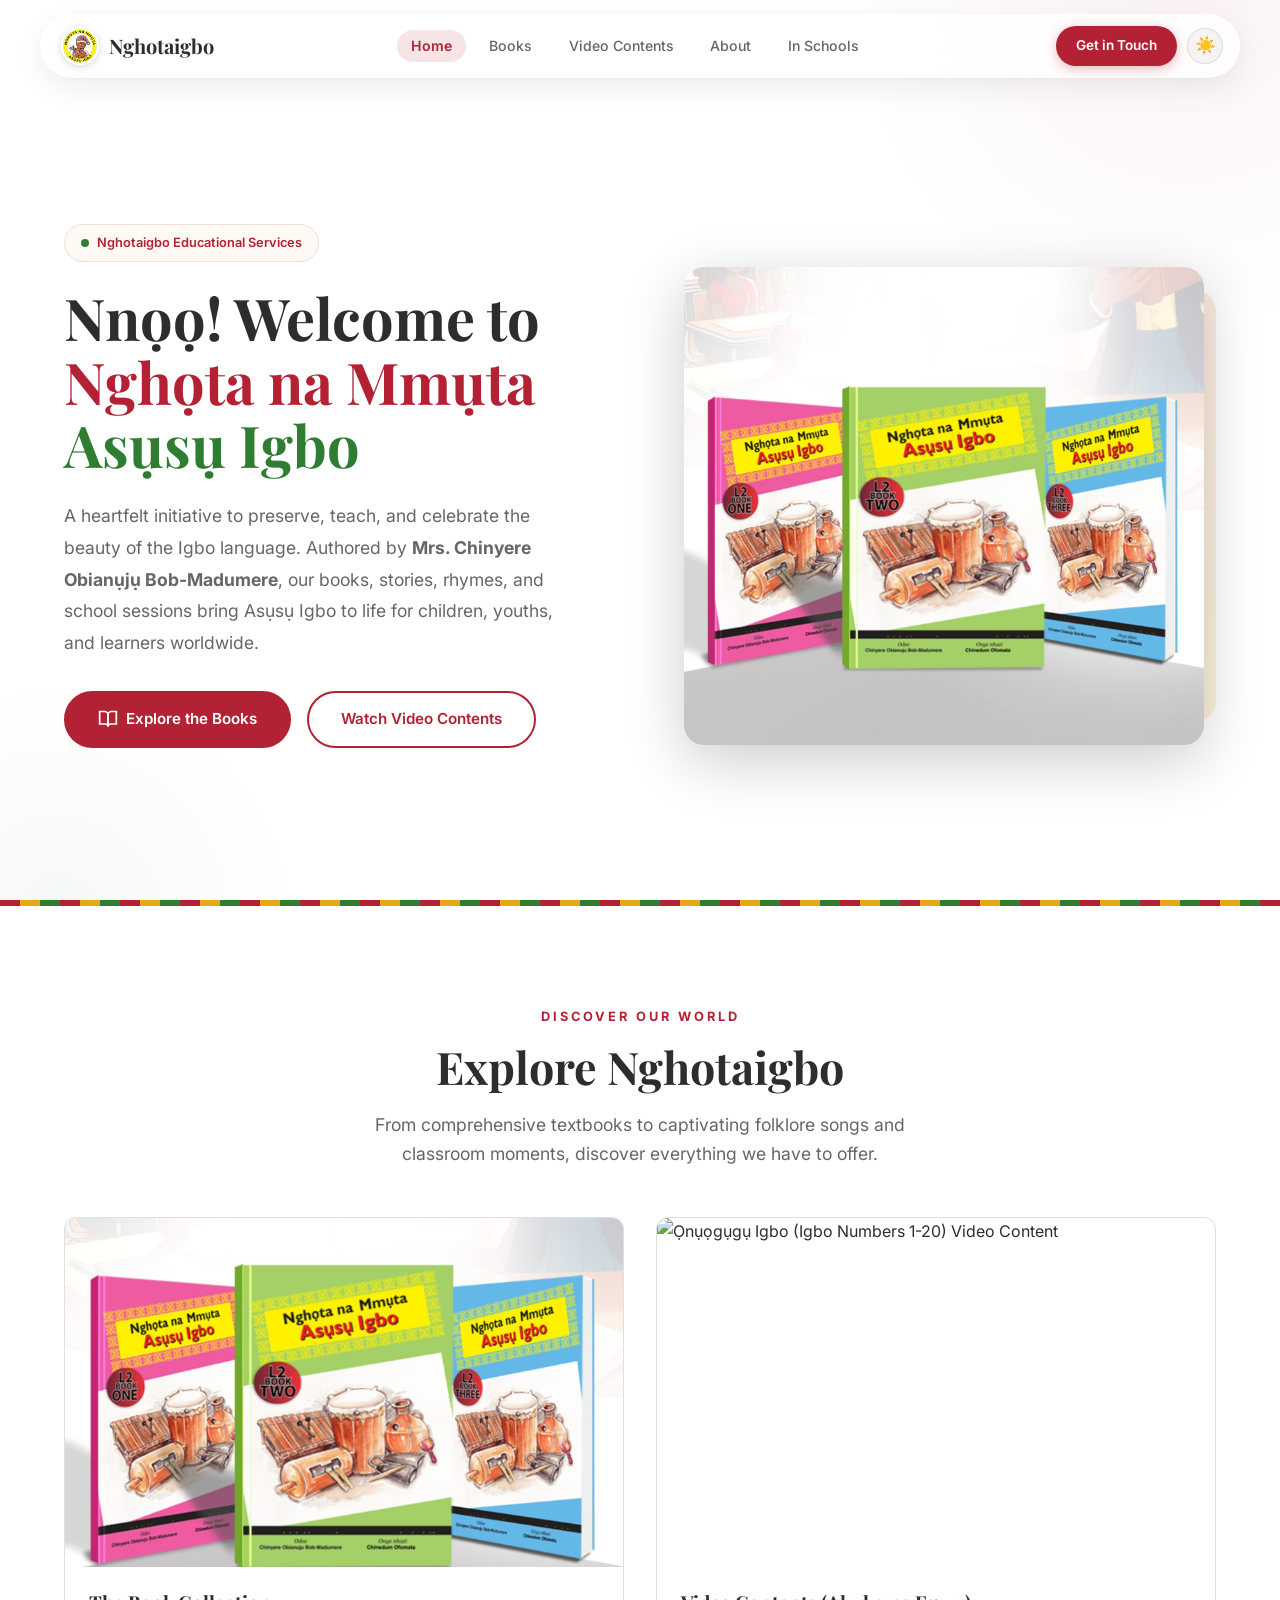
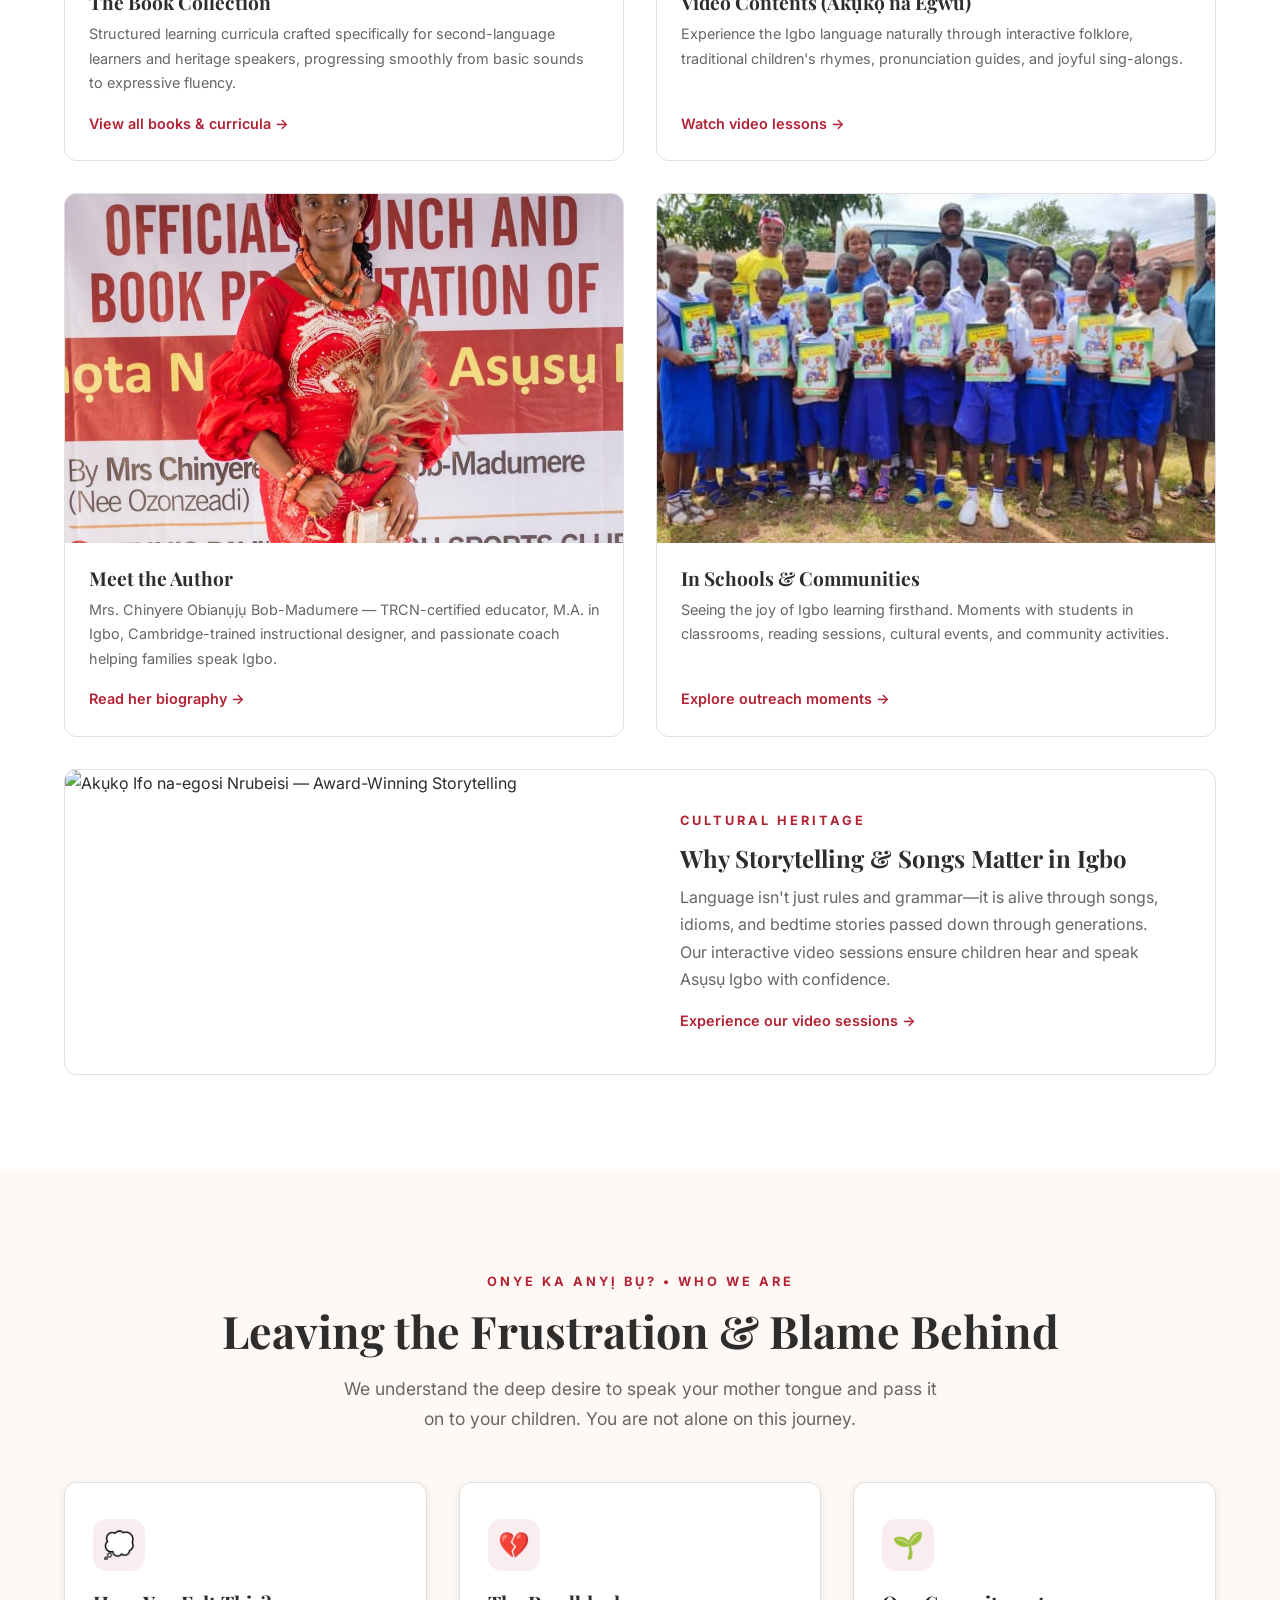
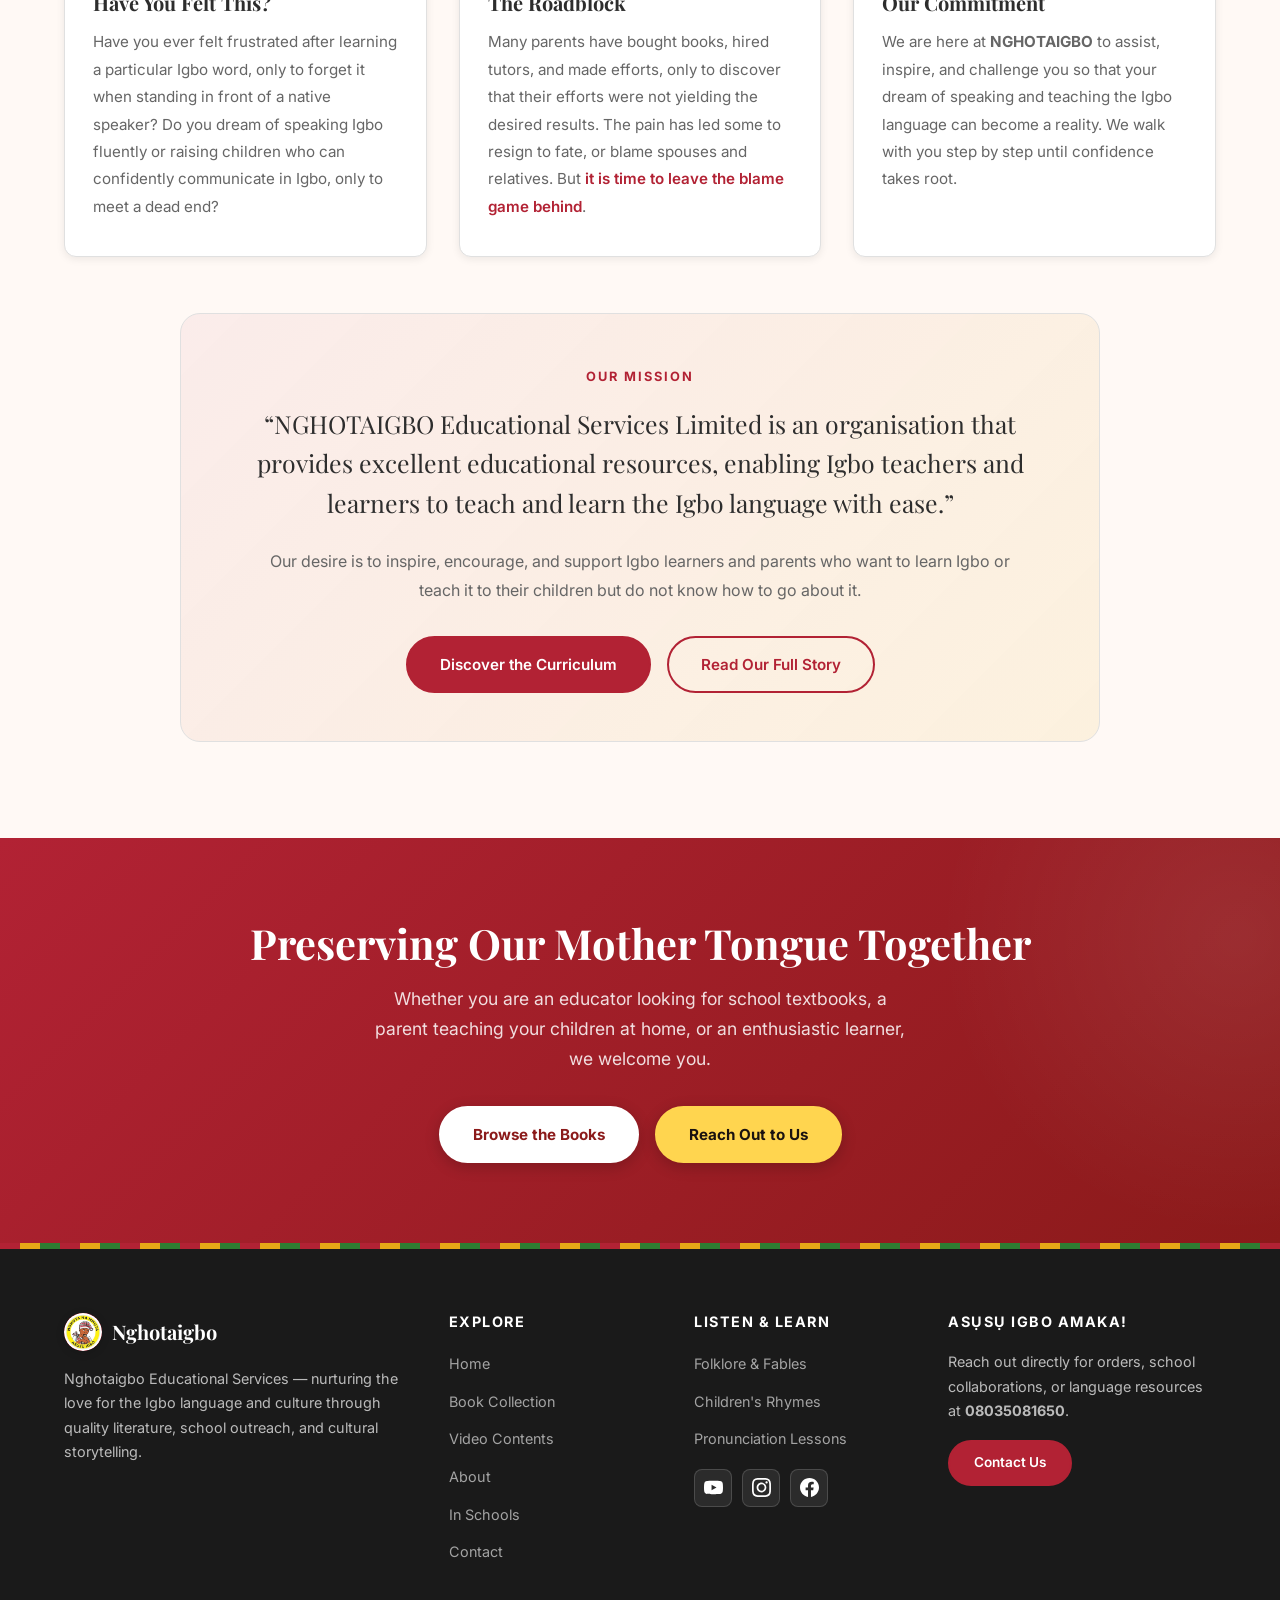
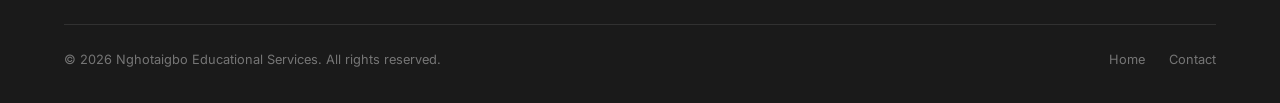
==== commit c054f1c1: "Add official Instagram, Facebook, and YouTube social channels to contact card, footers, mobile nav, " ====
--- a/index.html
+++ b/index.html
@@ -26,7 +26,7 @@
   <!-- ==================== NAVIGATION ==================== -->
   <nav class="navbar" role="navigation" aria-label="Main navigation">
     <div class="nav-container">
-      <a href="index.html" class="nav-logo">
+      <a href="/" class="nav-logo">
         <span class="nav-logo-icon">
           <img src="images/logo.jpg" alt="Nghotaigbo Logo" />
         </span>
@@ -34,16 +34,29 @@
       </a>
 
       <ul class="nav-links">
-        <li><a href="index.html" class="active">Home</a></li>
-        <li><a href="books.html">Books</a></li>
-        <li><a href="stories.html">Video Contents</a></li>
-        <li><a href="about.html">About</a></li>
-        <li><a href="community.html">In Schools</a></li>
-        <li class="mobile-only"><a href="contact.html" style="font-weight: 700; color: var(--color-primary);">Get in Touch &rarr;</a></li>
+        <li><a href="/" class="active">Home</a></li>
+        <li><a href="/books">Books</a></li>
+        <li><a href="/stories">Video Contents</a></li>
+        <li><a href="/about">About</a></li>
+        <li><a href="/community">In Schools</a></li>
+        <li class="mobile-only"><a href="/contact" style="font-weight: 700; color: var(--color-primary);">Get in Touch &rarr;</a></li>
+        <li class="mobile-only mobile-social-item">
+          <div class="mobile-social-row">
+            <a href="http://www.youtube.com/@nghotaigbo7919" target="_blank" rel="noopener" class="mobile-social-icon yt" aria-label="YouTube Channel @nghotaigbo7919" title="YouTube">
+              <svg viewBox="0 0 24 24" fill="currentColor"><path d="M23.498 6.186a3.016 3.016 0 0 0-2.122-2.136C19.505 3.545 12 3.545 12 3.545s-7.505 0-9.377.505A3.017 3.017 0 0 0 .502 6.186C0 8.07 0 12 0 12s0 3.93.502 5.814a3.016 3.016 0 0 0 2.122 2.136c1.871.505 9.376.505 9.376.505s7.505 0 9.377-.505a3.015 3.015 0 0 0 2.122-2.136C24 15.93 24 12 24 12s0-3.93-.502-5.814zM9.545 15.568V8.432L15.818 12l-6.273 3.568z"/></svg>
+            </a>
+            <a href="https://www.instagram.com/nghotaigbo/" target="_blank" rel="noopener" class="mobile-social-icon ig" aria-label="Instagram @nghotaigbo" title="Instagram">
+              <svg viewBox="0 0 24 24" fill="currentColor"><path d="M12 2.163c3.204 0 3.584.012 4.85.07 3.252.148 4.771 1.691 4.919 4.919.058 1.265.069 1.645.069 4.849 0 3.205-.012 3.584-.069 4.849-.149 3.225-1.664 4.771-4.919 4.919-1.266.058-1.644.07-4.85.07-3.204 0-3.584-.012-4.849-.07-3.26-.149-4.771-1.699-4.919-4.92-.058-1.265-.07-1.644-.07-4.849 0-3.204.013-3.583.07-4.849.149-3.227 1.664-4.771 4.919-4.919 1.266-.057 1.645-.069 4.849-.069zm0-2.163c-3.259 0-3.667.014-4.947.072-4.358.2-6.78 2.618-6.98 6.98-.059 1.281-.073 1.689-.073 4.948 0 3.259.014 3.668.072 4.948.2 4.358 2.618 6.78 6.98 6.98 1.281.058 1.689.072 4.948.072 3.259 0 3.668-.014 4.948-.072 4.354-.2 6.782-2.618 6.979-6.98.059-1.28.073-1.689.073-4.948 0-3.259-.014-3.667-.072-4.947-.196-4.354-2.617-6.78-6.979-6.98-1.281-.059-1.69-.073-4.949-.073zm0 5.838c-3.403 0-6.162 2.759-6.162 6.162s2.759 6.163 6.162 6.163 6.162-2.759 6.162-6.163c0-3.403-2.759-6.162-6.162-6.162zm0 10.162c-2.209 0-4-1.79-4-4 0-2.209 1.791-4 4-4s4 1.791 4 4c0 2.21-1.791 4-4 4zm6.406-11.845c-.796 0-1.441.645-1.441 1.44s.645 1.44 1.441 1.44c.795 0 1.439-.645 1.439-1.44s-.644-1.44-1.439-1.44z"/></svg>
+            </a>
+            <a href="https://www.facebook.com/share/18EYenKcrH" target="_blank" rel="noopener" class="mobile-social-icon fb" aria-label="Facebook Page" title="Facebook">
+              <svg viewBox="0 0 24 24" fill="currentColor"><path d="M24 12.073c0-6.627-5.373-12-12-12s-12 5.373-12 12c0 5.99 4.388 10.954 10.125 11.854v-8.385H7.078v-3.47h3.047V9.43c0-3.007 1.792-4.669 4.533-4.669 1.312 0 2.686.235 2.686.235v2.953H15.83c-1.491 0-1.956.925-1.956 1.874v2.25h3.328l-.532 3.47h-2.796v8.385C19.612 23.027 24 18.062 24 12.073z"/></svg>
+            </a>
+          </div>
+        </li>
       </ul>
 
       <div class="nav-actions">
-        <a href="contact.html" class="nav-cta-btn">Get in Touch</a>
+        <a href="/contact" class="nav-cta-btn">Get in Touch</a>
         <button class="theme-toggle" id="themeToggle" aria-label="Toggle dark/light theme" title="Toggle theme">
           <span class="icon-sun">☀️</span>
           <span class="icon-moon">🌙</span>
@@ -81,11 +94,11 @@
         </p>
 
         <div class="hero-buttons">
-          <a href="books.html" class="btn btn-primary">
+          <a href="/books" class="btn btn-primary">
             <svg class="btn-icon" viewBox="0 0 24 24" fill="none" stroke="currentColor" stroke-width="2"><path d="M2 3h6a4 4 0 0 1 4 4v14a3 3 0 0 0-3-3H2z"/><path d="M22 3h-6a4 4 0 0 0-4 4v14a3 3 0 0 1 3-3h7z"/></svg>
             Explore the Books
           </a>
-          <a href="stories.html" class="btn btn-outline">
+          <a href="/stories" class="btn btn-outline">
             Watch Video Contents
           </a>
         </div>
@@ -114,7 +127,7 @@
       <div class="preview-grid">
 
         <!-- 1. Books Preview -->
-        <a href="books.html" class="preview-card reveal reveal-delay-1">
+        <a href="/books" class="preview-card reveal reveal-delay-1">
           <div class="preview-card-image">
             <img src="images/books/jss-books.jpg" alt="Book Series Collection" loading="lazy" />
           </div>
@@ -128,7 +141,7 @@
         </a>
 
         <!-- 2. Video Contents Preview -->
-        <a href="stories.html" class="preview-card reveal reveal-delay-2">
+        <a href="/stories" class="preview-card reveal reveal-delay-2">
           <div class="preview-card-image">
             <img src="https://img.youtube.com/vi/fds-9-_xkBk/maxresdefault.jpg" alt="Ọnụọgụgụ Igbo (Igbo Numbers 1-20) Video Content" loading="lazy" />
           </div>
@@ -142,7 +155,7 @@
         </a>
 
         <!-- 3. Author & Background Preview -->
-        <a href="about.html" class="preview-card reveal reveal-delay-3">
+        <a href="/about" class="preview-card reveal reveal-delay-3">
           <div class="preview-card-image">
             <img src="images/author.jpg" alt="Mrs. Chinyere Bob-Madumere" loading="lazy" />
           </div>
@@ -156,7 +169,7 @@
         </a>
 
         <!-- 4. School Outreach & Community Preview -->
-        <a href="community.html" class="preview-card reveal reveal-delay-4">
+        <a href="/community" class="preview-card reveal reveal-delay-4">
           <div class="preview-card-image">
             <img src="images/events/central-school-obinofia-ndiagu.jpg" alt="School Outreach and Classroom Reading" loading="lazy" />
           </div>
@@ -172,7 +185,7 @@
       </div>
 
       <!-- Featured Storytelling Banner Preview -->
-      <a href="stories.html" class="preview-wide reveal">
+      <a href="/stories" class="preview-wide reveal">
         <div class="preview-card-image">
           <img src="https://img.youtube.com/vi/cVKBG9FveQg/maxresdefault.jpg" alt="Akụkọ Ifo na-egosi Nrubeisi — Award-Winning Storytelling" loading="lazy" />
         </div>
@@ -241,8 +254,8 @@
           Our desire is to inspire, encourage, and support Igbo learners and parents who want to learn Igbo or teach it to their children but do not know how to go about it.
         </p>
         <div class="who-mission-actions">
-          <a href="books.html" class="btn btn-primary">Discover the Curriculum</a>
-          <a href="about.html" class="btn btn-outline">Read Our Full Story</a>
+          <a href="/books" class="btn btn-primary">Discover the Curriculum</a>
+          <a href="/about" class="btn btn-outline">Read Our Full Story</a>
         </div>
       </div>
 
@@ -257,10 +270,10 @@
         Whether you are an educator looking for school textbooks, a parent teaching your children at home, or an enthusiastic learner, we welcome you.
       </p>
       <div class="cta-buttons">
-        <a href="books.html" class="btn btn-white">
+        <a href="/books" class="btn btn-white">
           Browse the Books
         </a>
-        <a href="contact.html" class="btn btn-accent">
+        <a href="/contact" class="btn btn-accent">
           Reach Out to Us
         </a>
       </div>
@@ -274,7 +287,7 @@
     <div class="container">
       <div class="footer-grid">
         <div class="footer-brand">
-          <a href="index.html" class="nav-logo">
+          <a href="/" class="nav-logo">
             <span class="nav-logo-icon">
               <img src="images/logo.jpg" alt="Nghotaigbo Logo" />
             </span>
@@ -289,33 +302,40 @@
           <div>
             <h4>Explore</h4>
             <ul class="footer-links">
-              <li><a href="index.html">Home</a></li>
-              <li><a href="books.html">Book Collection</a></li>
-              <li><a href="stories.html">Video Contents</a></li>
-              <li><a href="about.html">About</a></li>
-              <li><a href="community.html">In Schools</a></li>
-              <li><a href="contact.html">Contact</a></li>
+              <li><a href="/">Home</a></li>
+              <li><a href="/books">Book Collection</a></li>
+              <li><a href="/stories">Video Contents</a></li>
+              <li><a href="/about">About</a></li>
+              <li><a href="/community">In Schools</a></li>
+              <li><a href="/contact">Contact</a></li>
             </ul>
           </div>
 
           <div>
             <h4>Listen &amp; Learn</h4>
             <ul class="footer-links">
-              <li><a href="stories.html">Folklore &amp; Fables</a></li>
-              <li><a href="stories.html">Children's Rhymes</a></li>
-              <li><a href="stories.html">Pronunciation Lessons</a></li>
+              <li><a href="/stories">Folklore &amp; Fables</a></li>
+              <li><a href="/stories">Children's Rhymes</a></li>
+              <li><a href="/stories">Pronunciation Lessons</a></li>
             </ul>
-            <a href="http://www.youtube.com/@nghotaigbo7919" target="_blank" rel="noopener" class="footer-yt-btn" aria-label="Visit YouTube Channel @nghotaigbo7919">
-              <svg viewBox="0 0 24 24"><path d="M23.498 6.186a3.016 3.016 0 0 0-2.122-2.136C19.505 3.545 12 3.545 12 3.545s-7.505 0-9.377.505A3.017 3.017 0 0 0 .502 6.186C0 8.07 0 12 0 12s0 3.93.502 5.814a3.016 3.016 0 0 0 2.122 2.136c1.871.505 9.376.505 9.376.505s7.505 0 9.377-.505a3.015 3.015 0 0 0 2.122-2.136C24 15.93 24 12 24 12s0-3.93-.502-5.814zM9.545 15.568V8.432L15.818 12l-6.273 3.568z"/></svg>
-              <span>@nghotaigbo7919</span>
-            </a>
+            <div class="footer-social-row">
+              <a href="http://www.youtube.com/@nghotaigbo7919" target="_blank" rel="noopener" class="footer-social-btn yt" aria-label="YouTube Channel @nghotaigbo7919" title="YouTube: @nghotaigbo7919">
+                <svg viewBox="0 0 24 24" fill="currentColor"><path d="M23.498 6.186a3.016 3.016 0 0 0-2.122-2.136C19.505 3.545 12 3.545 12 3.545s-7.505 0-9.377.505A3.017 3.017 0 0 0 .502 6.186C0 8.07 0 12 0 12s0 3.93.502 5.814a3.016 3.016 0 0 0 2.122 2.136c1.871.505 9.376.505 9.376.505s7.505 0 9.377-.505a3.015 3.015 0 0 0 2.122-2.136C24 15.93 24 12 24 12s0-3.93-.502-5.814zM9.545 15.568V8.432L15.818 12l-6.273 3.568z"/></svg>
+              </a>
+              <a href="https://www.instagram.com/nghotaigbo/" target="_blank" rel="noopener" class="footer-social-btn ig" aria-label="Instagram @nghotaigbo" title="Instagram: @nghotaigbo">
+                <svg viewBox="0 0 24 24" fill="currentColor"><path d="M12 2.163c3.204 0 3.584.012 4.85.07 3.252.148 4.771 1.691 4.919 4.919.058 1.265.069 1.645.069 4.849 0 3.205-.012 3.584-.069 4.849-.149 3.225-1.664 4.771-4.919 4.919-1.266.058-1.644.07-4.85.07-3.204 0-3.584-.012-4.849-.07-3.26-.149-4.771-1.699-4.919-4.92-.058-1.265-.07-1.644-.07-4.849 0-3.204.013-3.583.07-4.849.149-3.227 1.664-4.771 4.919-4.919 1.266-.057 1.645-.069 4.849-.069zm0-2.163c-3.259 0-3.667.014-4.947.072-4.358.2-6.78 2.618-6.98 6.98-.059 1.281-.073 1.689-.073 4.948 0 3.259.014 3.668.072 4.948.2 4.358 2.618 6.78 6.98 6.98 1.281.058 1.689.072 4.948.072 3.259 0 3.668-.014 4.948-.072 4.354-.2 6.782-2.618 6.979-6.98.059-1.28.073-1.689.073-4.948 0-3.259-.014-3.667-.072-4.947-.196-4.354-2.617-6.78-6.979-6.98-1.281-.059-1.69-.073-4.949-.073zm0 5.838c-3.403 0-6.162 2.759-6.162 6.162s2.759 6.163 6.162 6.163 6.162-2.759 6.162-6.163c0-3.403-2.759-6.162-6.162-6.162zm0 10.162c-2.209 0-4-1.79-4-4 0-2.209 1.791-4 4-4s4 1.791 4 4c0 2.21-1.791 4-4 4zm6.406-11.845c-.796 0-1.441.645-1.441 1.44s.645 1.44 1.441 1.44c.795 0 1.439-.645 1.439-1.44s-.644-1.44-1.439-1.44z"/></svg>
+              </a>
+              <a href="https://www.facebook.com/share/18EYenKcrH" target="_blank" rel="noopener" class="footer-social-btn fb" aria-label="Facebook Page" title="Facebook: Nghotaigbo">
+                <svg viewBox="0 0 24 24" fill="currentColor"><path d="M24 12.073c0-6.627-5.373-12-12-12s-12 5.373-12 12c0 5.99 4.388 10.954 10.125 11.854v-8.385H7.078v-3.47h3.047V9.43c0-3.007 1.792-4.669 4.533-4.669 1.312 0 2.686.235 2.686.235v2.953H15.83c-1.491 0-1.956.925-1.956 1.874v2.25h3.328l-.532 3.47h-2.796v8.385C19.612 23.027 24 18.062 24 12.073z"/></svg>
+              </a>
+            </div>
           </div>
         </div>
 
         <div class="footer-newsletter">
           <h4>Asụsụ Igbo Amaka!</h4>
           <p>Reach out directly for orders, school collaborations, or language resources at <strong>08035081650</strong>.</p>
-          <a href="contact.html" class="btn btn-primary" style="padding: 0.6rem 1.5rem; font-size: 0.85rem;">
+          <a href="/contact" class="btn btn-primary" style="padding: 0.6rem 1.5rem; font-size: 0.85rem;">
             Contact Us
           </a>
         </div>
@@ -324,8 +344,8 @@
       <div class="footer-bottom">
         <span>&copy; 2026 Nghotaigbo Educational Services. All rights reserved.</span>
         <div class="footer-bottom-links">
-          <a href="index.html">Home</a>
-          <a href="contact.html">Contact</a>
+          <a href="/">Home</a>
+          <a href="/contact">Contact</a>
         </div>
       </div>
     </div>
--- a/css/styles.css
+++ b/css/styles.css
@@ -641,9 +641,13 @@
   background: rgba(0,0,0,0.5);
   z-index: 998;
   opacity: 0;
+  pointer-events: none;
   transition: opacity var(--transition);
 }
-.mobile-overlay.active { opacity: 1; }
+.mobile-overlay.active {
+  opacity: 1;
+  pointer-events: auto;
+}
 
 /* ---------- Hero Section ---------- */
 .hero {
@@ -1970,6 +1974,89 @@
 
 .contact-email-link:hover {
   color: var(--color-primary-dark) !important;
+}
+
+/* ---------- Contact Social Channels ---------- */
+.contact-social-section {
+  margin-top: 1.75rem;
+  padding-top: 1.5rem;
+  border-top: 1px solid var(--color-border);
+}
+
+.contact-social-label {
+  display: block;
+  font-size: 0.8rem;
+  text-transform: uppercase;
+  letter-spacing: 0.75px;
+  color: var(--color-text-muted);
+  font-weight: 700;
+  margin-bottom: 0.85rem;
+}
+
+.contact-social-grid {
+  display: flex;
+  flex-direction: column;
+  gap: 0.75rem;
+}
+
+.contact-social-card {
+  display: flex;
+  align-items: center;
+  gap: 0.85rem;
+  padding: 0.65rem 0.85rem;
+  border-radius: 10px;
+  background: var(--color-bg);
+  border: 1px solid var(--color-border);
+  text-decoration: none;
+  transition: all var(--transition);
+}
+
+.contact-social-card:hover {
+  transform: translateX(4px);
+  border-color: var(--color-primary);
+  box-shadow: var(--shadow-sm);
+}
+
+.contact-social-card-icon {
+  width: 34px;
+  height: 34px;
+  min-width: 34px;
+  border-radius: 8px;
+  display: flex;
+  align-items: center;
+  justify-content: center;
+  color: #FFFFFF;
+}
+
+.contact-social-card-icon svg {
+  width: 18px;
+  height: 18px;
+  display: block;
+}
+
+.contact-social-card-icon.yt {
+  background: #FF0000;
+}
+
+.contact-social-card-icon.ig {
+  background: radial-gradient(circle at 30% 107%, #fdf497 0%, #fdf497 5%, #fd5949 45%, #d6249f 60%, #285AEB 90%);
+}
+
+.contact-social-card-icon.fb {
+  background: #1877F2;
+}
+
+.contact-social-card-info strong {
+  display: block;
+  font-size: 0.85rem;
+  color: var(--color-text);
+  font-weight: 700;
+}
+
+.contact-social-card-info span {
+  display: block;
+  font-size: 0.8rem;
+  color: var(--color-text-light);
 }
 
 .contact-tagline-box {
@@ -2143,6 +2230,140 @@
   transition: color var(--transition);
 }
 .footer-links a:hover { color: #fff; }
+
+/* ---------- Footer Social Row ---------- */
+.footer-social-row {
+  display: flex;
+  align-items: center;
+  gap: 10px;
+  margin-top: 1rem;
+}
+
+.footer-social-btn {
+  display: inline-flex;
+  align-items: center;
+  justify-content: center;
+  width: 38px;
+  height: 38px;
+  border-radius: 8px;
+  background: rgba(255, 255, 255, 0.08);
+  border: 1px solid rgba(255, 255, 255, 0.15);
+  color: #FFFFFF !important;
+  transition: all var(--transition);
+}
+
+.footer-social-btn svg {
+  width: 19px;
+  height: 19px;
+  display: block;
+}
+
+.footer-social-btn.yt:hover {
+  background: #FF0000;
+  border-color: #FF0000;
+  transform: translateY(-2px);
+  box-shadow: 0 4px 12px rgba(255, 0, 0, 0.4);
+}
+
+.footer-social-btn.ig:hover {
+  background: radial-gradient(circle at 30% 107%, #fdf497 0%, #fdf497 5%, #fd5949 45%, #d6249f 60%, #285AEB 90%);
+  border-color: #d6249f;
+  transform: translateY(-2px);
+  box-shadow: 0 4px 12px rgba(214, 36, 159, 0.4);
+}
+
+.footer-social-btn.fb:hover {
+  background: #1877F2;
+  border-color: #1877F2;
+  transform: translateY(-2px);
+  box-shadow: 0 4px 12px rgba(24, 119, 242, 0.4);
+}
+
+/* Header social pills */
+.header-social-pills {
+  display: flex;
+  align-items: center;
+  gap: 10px;
+  flex-wrap: wrap;
+  margin-top: 1.5rem;
+}
+
+.header-social-pill {
+  display: inline-flex;
+  align-items: center;
+  gap: 8px;
+  padding: 0.55rem 1.15rem;
+  border-radius: 50px;
+  background: var(--color-bg-card);
+  border: 1px solid var(--color-border);
+  color: var(--color-text);
+  font-size: 0.88rem;
+  font-weight: 600;
+  text-decoration: none;
+  transition: all var(--transition);
+}
+
+.header-social-pill:hover {
+  transform: translateY(-2px);
+  border-color: var(--color-primary);
+  box-shadow: var(--shadow-sm);
+  color: var(--color-text);
+}
+
+.header-social-pill svg {
+  width: 18px;
+  height: 18px;
+}
+
+/* Mobile drawer social row */
+.mobile-social-item {
+  margin-top: 0.75rem;
+  padding-top: 0.5rem;
+  border-top: 1px dashed var(--color-border);
+}
+
+.mobile-social-row {
+  display: flex;
+  align-items: center;
+  gap: 12px;
+  padding: 0.5rem 0.25rem;
+}
+
+.mobile-social-icon {
+  display: inline-flex !important;
+  align-items: center;
+  justify-content: center;
+  width: 42px;
+  height: 42px;
+  border-radius: 10px;
+  color: #FFFFFF !important;
+  padding: 0 !important;
+  border: none !important;
+  box-shadow: var(--shadow-sm);
+  transition: transform var(--transition);
+}
+
+.mobile-social-icon:active {
+  transform: scale(0.92);
+}
+
+.mobile-social-icon svg {
+  width: 22px;
+  height: 22px;
+  display: block;
+}
+
+.mobile-social-icon.yt {
+  background: #FF0000 !important;
+}
+
+.mobile-social-icon.ig {
+  background: radial-gradient(circle at 30% 107%, #fdf497 0%, #fdf497 5%, #fd5949 45%, #d6249f 60%, #285AEB 90%) !important;
+}
+
+.mobile-social-icon.fb {
+  background: #1877F2 !important;
+}
 
 .footer-yt-btn {
   display: inline-flex;
@@ -2317,10 +2538,16 @@
     padding: 5rem 1.75rem 2rem;
     gap: 0.5rem;
     box-shadow: var(--shadow-xl);
-    transition: right var(--transition);
+    transition: right var(--transition), visibility var(--transition);
     z-index: 999;
+    visibility: hidden;
+    pointer-events: none;
   }
-  .nav-links.active { right: 0; }
+  .nav-links.active {
+    right: 0;
+    visibility: visible;
+    pointer-events: auto;
+  }
   .nav-links li { width: 100%; }
   .nav-links a {
     display: block;
@@ -2330,8 +2557,14 @@
     border-bottom: 1px solid var(--color-border);
   }
 
-  .mobile-overlay { display: block; }
-  .mobile-overlay.active { z-index: 998; }
+  .mobile-overlay {
+    display: block;
+    pointer-events: none;
+  }
+  .mobile-overlay.active {
+    z-index: 998;
+    pointer-events: auto;
+  }
 
   .nav-cta-btn {
     display: none; /* Accessible in the mobile nav */
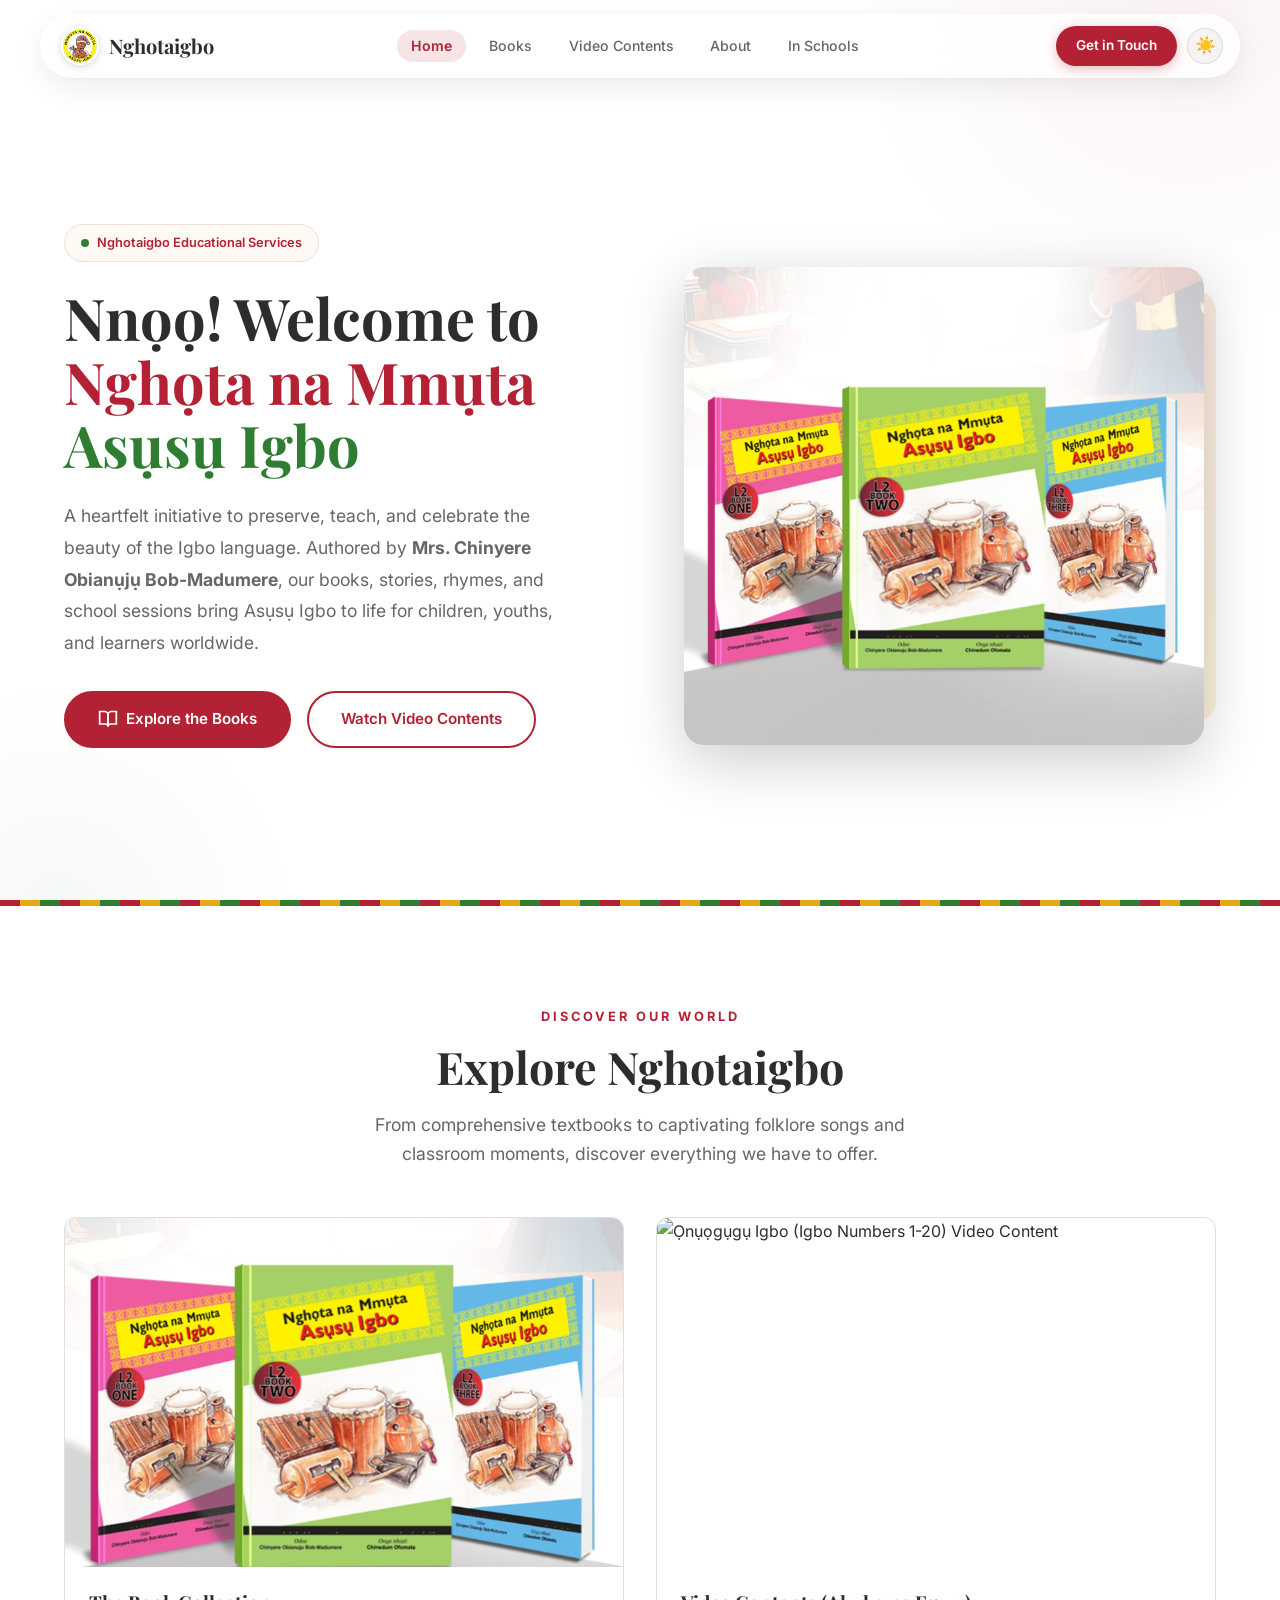
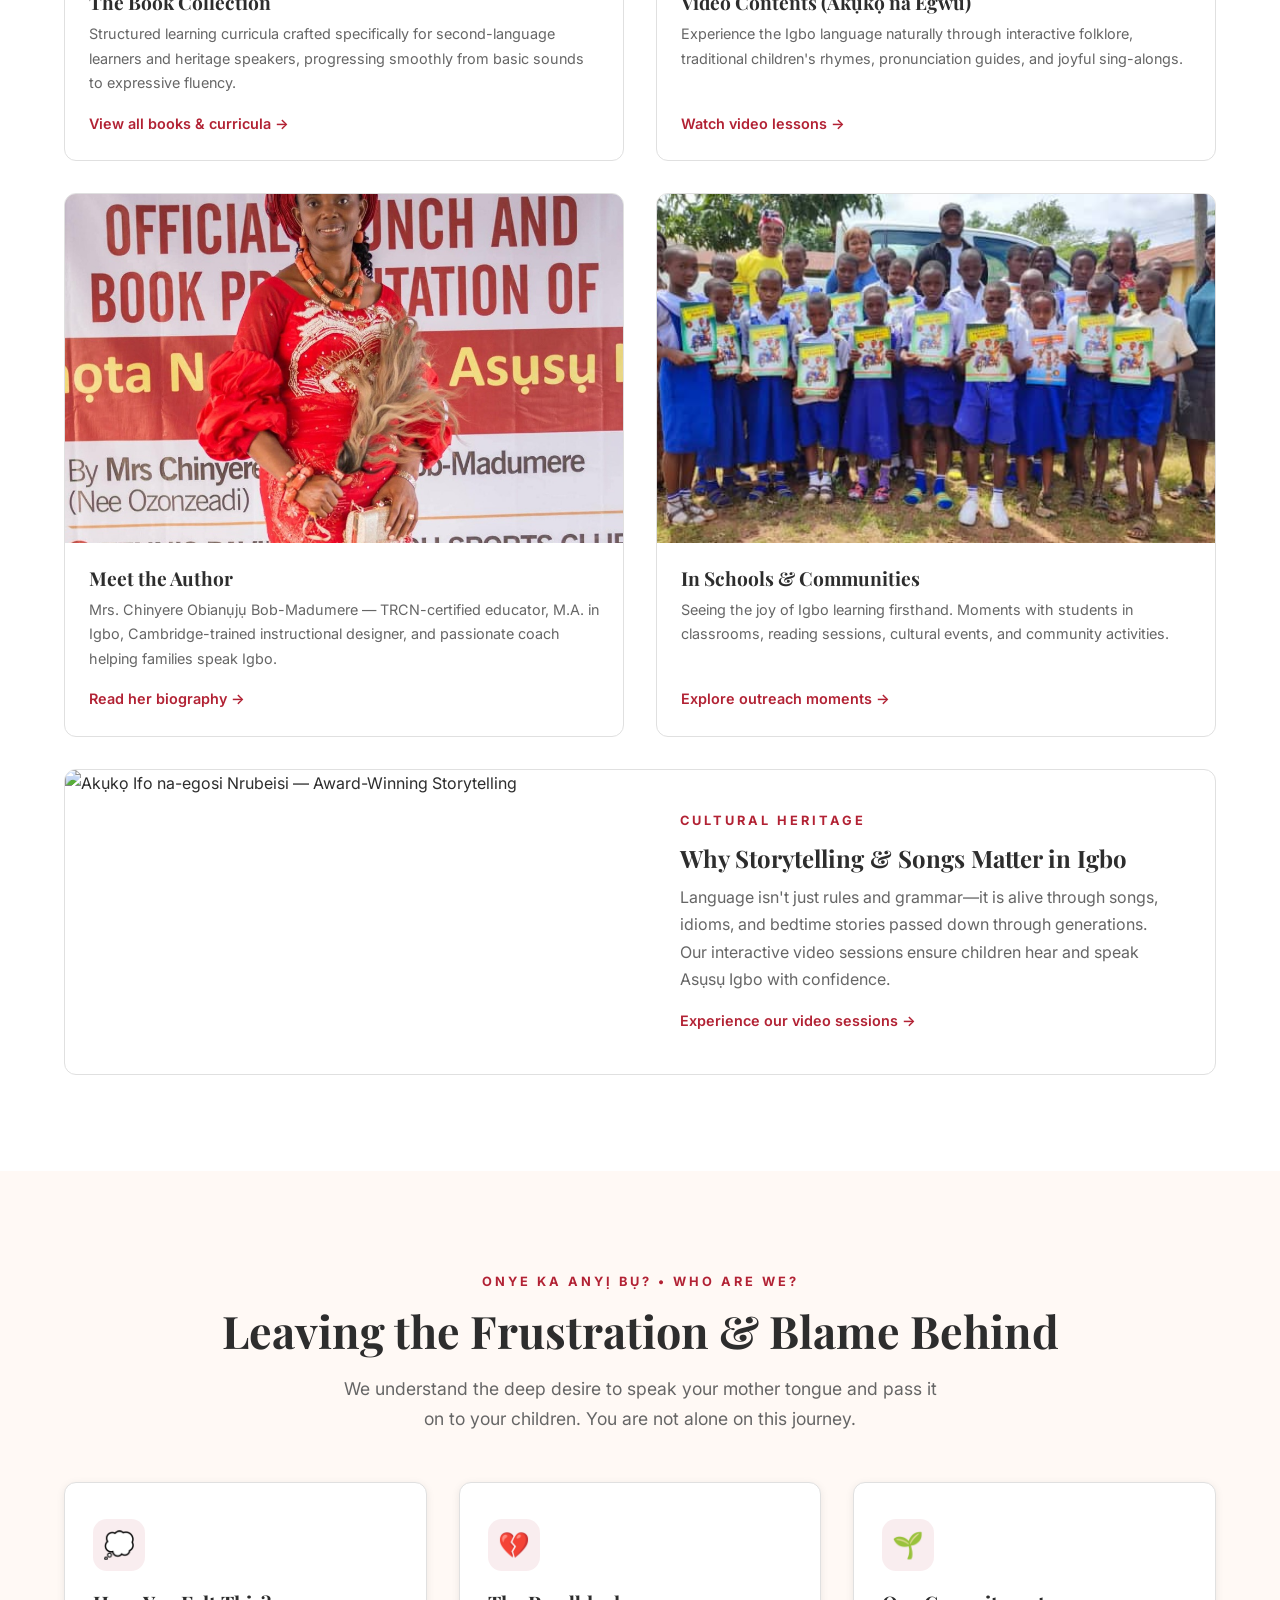
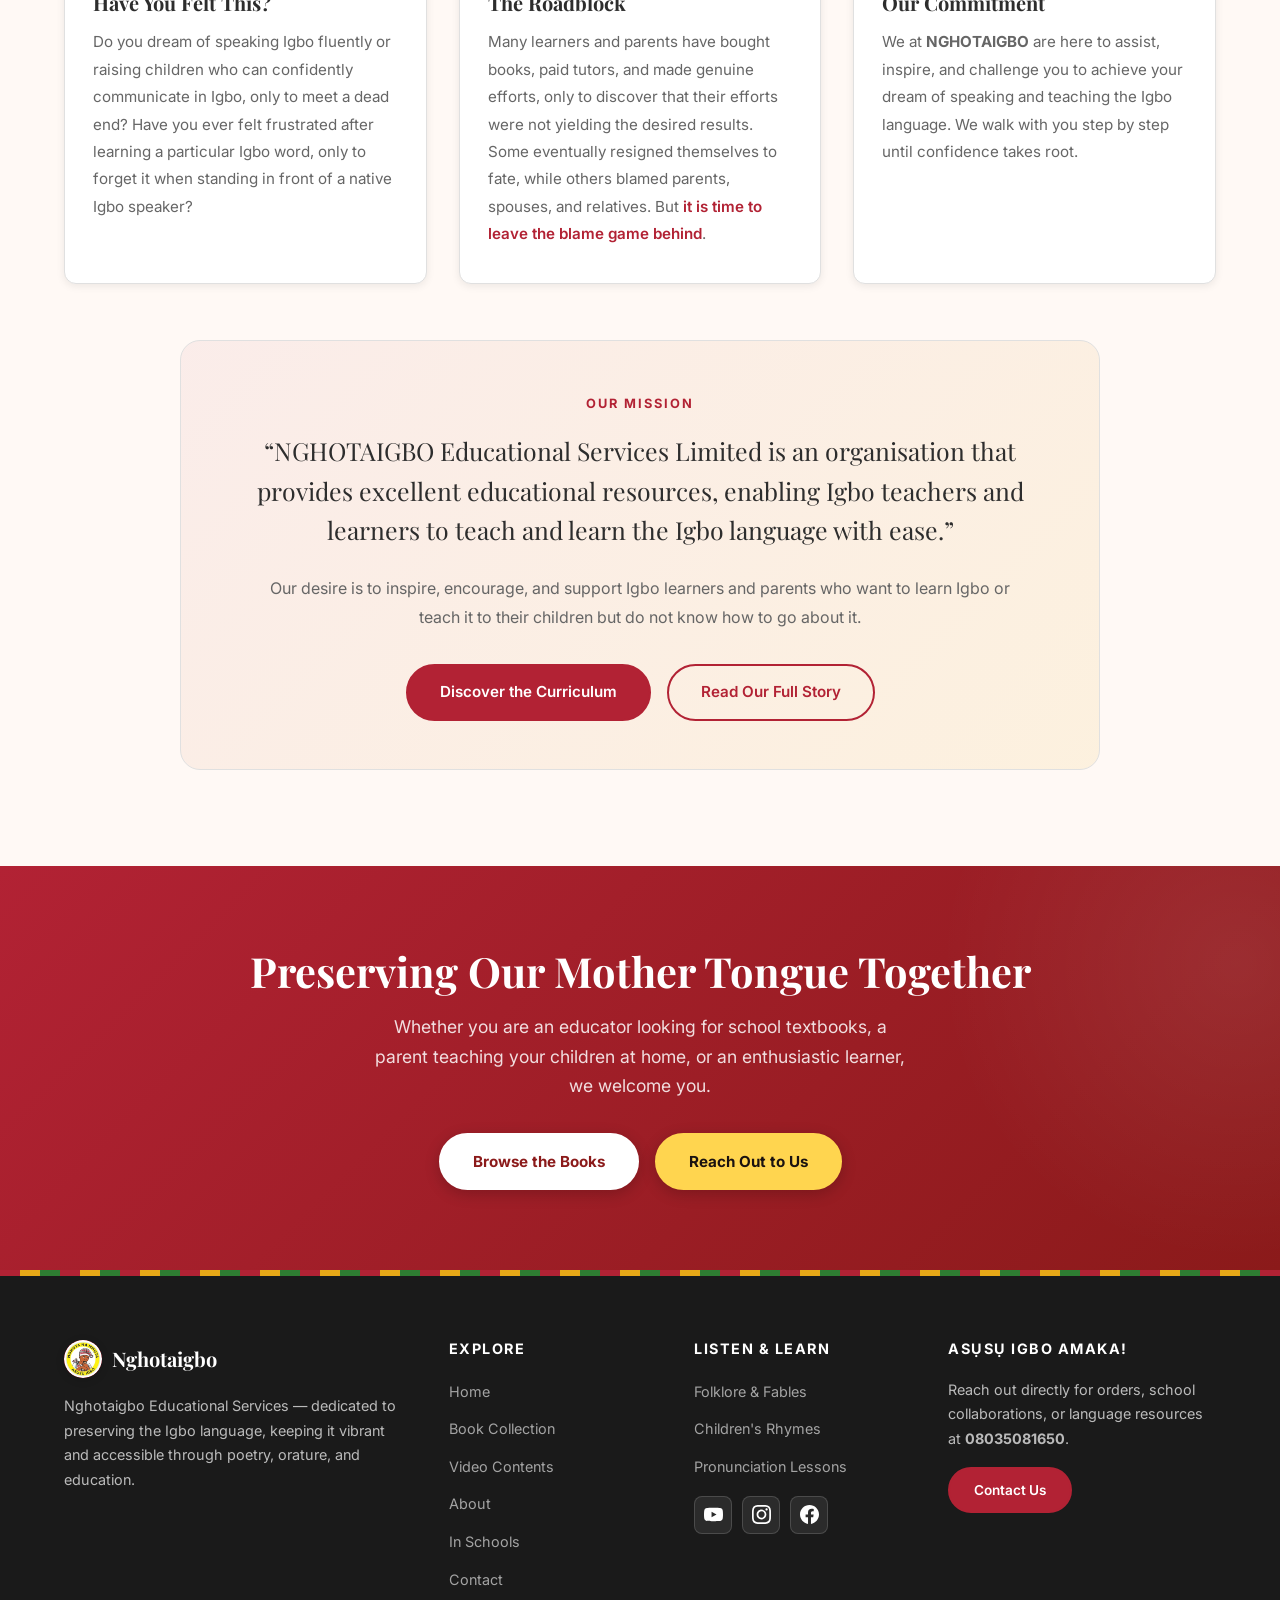
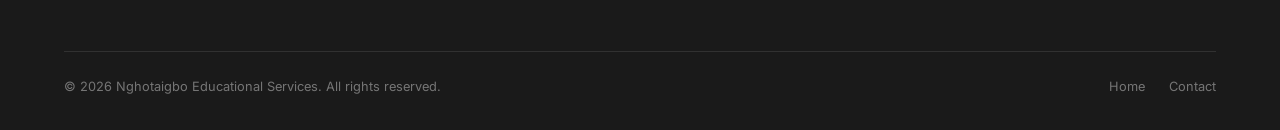
==== commit eb246be9: "Apply site text corrections: footer tagline, books, schools, videos, and about copy Co-Authored-By: " ====
--- a/index.html
+++ b/index.html
@@ -18,8 +18,11 @@
   <link href="https://fonts.googleapis.com/css2?family=Inter:wght@400;500;600;700;800&family=Playfair+Display:ital,wght@0,500;0,700;0,800;1,500&display=swap" rel="stylesheet" />
 
   <!-- Styles -->
-  <link rel="stylesheet" href="css/styles.css" />
-  <link rel="icon" href="images/logo.jpg" type="image/jpeg" />
+  <link rel="stylesheet" href="css/styles.css?v=2" />
+  <link rel="icon" href="/favicon.ico?v=2" sizes="any" />
+  <link rel="icon" type="image/png" sizes="32x32" href="/favicon-32x32.png?v=2" />
+  <link rel="icon" type="image/png" sizes="192x192" href="/favicon-192x192.png?v=2" />
+  <link rel="apple-touch-icon" href="/apple-touch-icon.png?v=2" />
 </head>
 <body>
 
@@ -206,7 +209,7 @@
   <section class="who-we-are-section" id="who-we-are">
     <div class="container">
       <div class="section-header reveal" style="text-align: center;">
-        <span class="section-label">Onye Ka Anyị Bụ? • Who We Are</span>
+        <span class="section-label">Onye Ka Anyị Bụ? • Who Are We?</span>
         <h2 class="section-title">Leaving the Frustration &amp; Blame Behind</h2>
         <p class="section-subtitle" style="margin-left: auto; margin-right: auto;">
           We understand the deep desire to speak your mother tongue and pass it on to your children. You are not alone on this journey.
@@ -220,7 +223,7 @@
           <div class="who-card-icon">💭</div>
           <h3>Have You Felt This?</h3>
           <p>
-            Have you ever felt frustrated after learning a particular Igbo word, only to forget it when standing in front of a native speaker? Do you dream of speaking Igbo fluently or raising children who can confidently communicate in Igbo, only to meet a dead end?
+            Do you dream of speaking Igbo fluently or raising children who can confidently communicate in Igbo, only to meet a dead end? Have you ever felt frustrated after learning a particular Igbo word, only to forget it when standing in front of a native Igbo speaker?
           </p>
         </div>
 
@@ -229,7 +232,7 @@
           <div class="who-card-icon">💔</div>
           <h3>The Roadblock</h3>
           <p>
-            Many parents have bought books, hired tutors, and made efforts, only to discover that their efforts were not yielding the desired results. The pain has led some to resign to fate, or blame spouses and relatives. But <em>it is time to leave the blame game behind</em>.
+            Many learners and parents have bought books, paid tutors, and made genuine efforts, only to discover that their efforts were not yielding the desired results. Some eventually resigned themselves to fate, while others blamed parents, spouses, and relatives. But <em>it is time to leave the blame game behind</em>.
           </p>
         </div>
 
@@ -238,7 +241,7 @@
           <div class="who-card-icon">🌱</div>
           <h3>Our Commitment</h3>
           <p>
-            We are here at <strong>NGHOTAIGBO</strong> to assist, inspire, and challenge you so that your dream of speaking and teaching the Igbo language can become a reality. We walk with you step by step until confidence takes root.
+            We at <strong>NGHOTAIGBO</strong> are here to assist, inspire, and challenge you to achieve your dream of speaking and teaching the Igbo language. We walk with you step by step until confidence takes root.
           </p>
         </div>
 
@@ -294,7 +297,7 @@
             Nghotaigbo
           </a>
           <p>
-            Nghotaigbo Educational Services — nurturing the love for the Igbo language and culture through quality literature, school outreach, and cultural storytelling.
+            Nghotaigbo Educational Services — dedicated to preserving the Igbo language, keeping it vibrant and accessible through poetry, orature, and education.
           </p>
         </div>
 
--- a/css/styles.css
+++ b/css/styles.css
@@ -1147,7 +1147,7 @@
 
 .video-grid {
   display: grid;
-  grid-template-columns: repeat(auto-fit, minmax(340px, 1fr));
+  grid-template-columns: repeat(3, 1fr);
   gap: 2rem;
 }
 
@@ -1458,7 +1458,7 @@
 /* School Photo Cards */
 .school-grid {
   display: grid;
-  grid-template-columns: repeat(auto-fill, minmax(320px, 1fr));
+  grid-template-columns: repeat(3, 1fr);
   gap: 1.75rem;
 }
 
@@ -2507,6 +2507,16 @@
 
 @media (min-width: 961px) {
   .mobile-only { display: none !important; }
+
+  /* In 3-column desktop view, center orphan single card on the last row */
+  .card-center-orphan,
+  .video-grid:not([data-active-filter]) .video-card:nth-child(4),
+  .video-grid[data-active-filter="all"] .video-card:nth-child(4),
+  .video-grid > .video-card:last-child,
+  .school-grid .school-card:nth-child(7),
+  .school-grid > .school-card:last-child {
+    grid-column: 2 !important;
+  }
 }
 
 @media (max-width: 960px) {
@@ -2599,12 +2609,23 @@
   }
 
   .school-grid { grid-template-columns: repeat(2, 1fr); }
+  .school-card:nth-child(7),
+  .school-card.card-center-orphan {
+    grid-column: 1 / -1 !important;
+    justify-self: center !important;
+    width: 100% !important;
+    max-width: 440px !important;
+  }
   .gallery-grid { grid-template-columns: 1fr 1fr; }
 
   .lightbox-prev { left: 0.5rem; }
   .lightbox-next { right: 0.5rem; }
 
   .video-grid { grid-template-columns: 1fr; }
+  .video-card:nth-child(4),
+  .video-card.card-center-orphan {
+    grid-column: auto !important;
+  }
 
   .about-highlights { grid-template-columns: 1fr; }
 
@@ -2638,5 +2659,10 @@
   }
   .newsletter-form { flex-direction: column; }
   .school-grid { grid-template-columns: 1fr; }
+  .school-card:nth-child(7),
+  .school-card.card-center-orphan {
+    grid-column: auto !important;
+    max-width: 100% !important;
+  }
   .gallery-grid { grid-template-columns: 1fr; }
 }
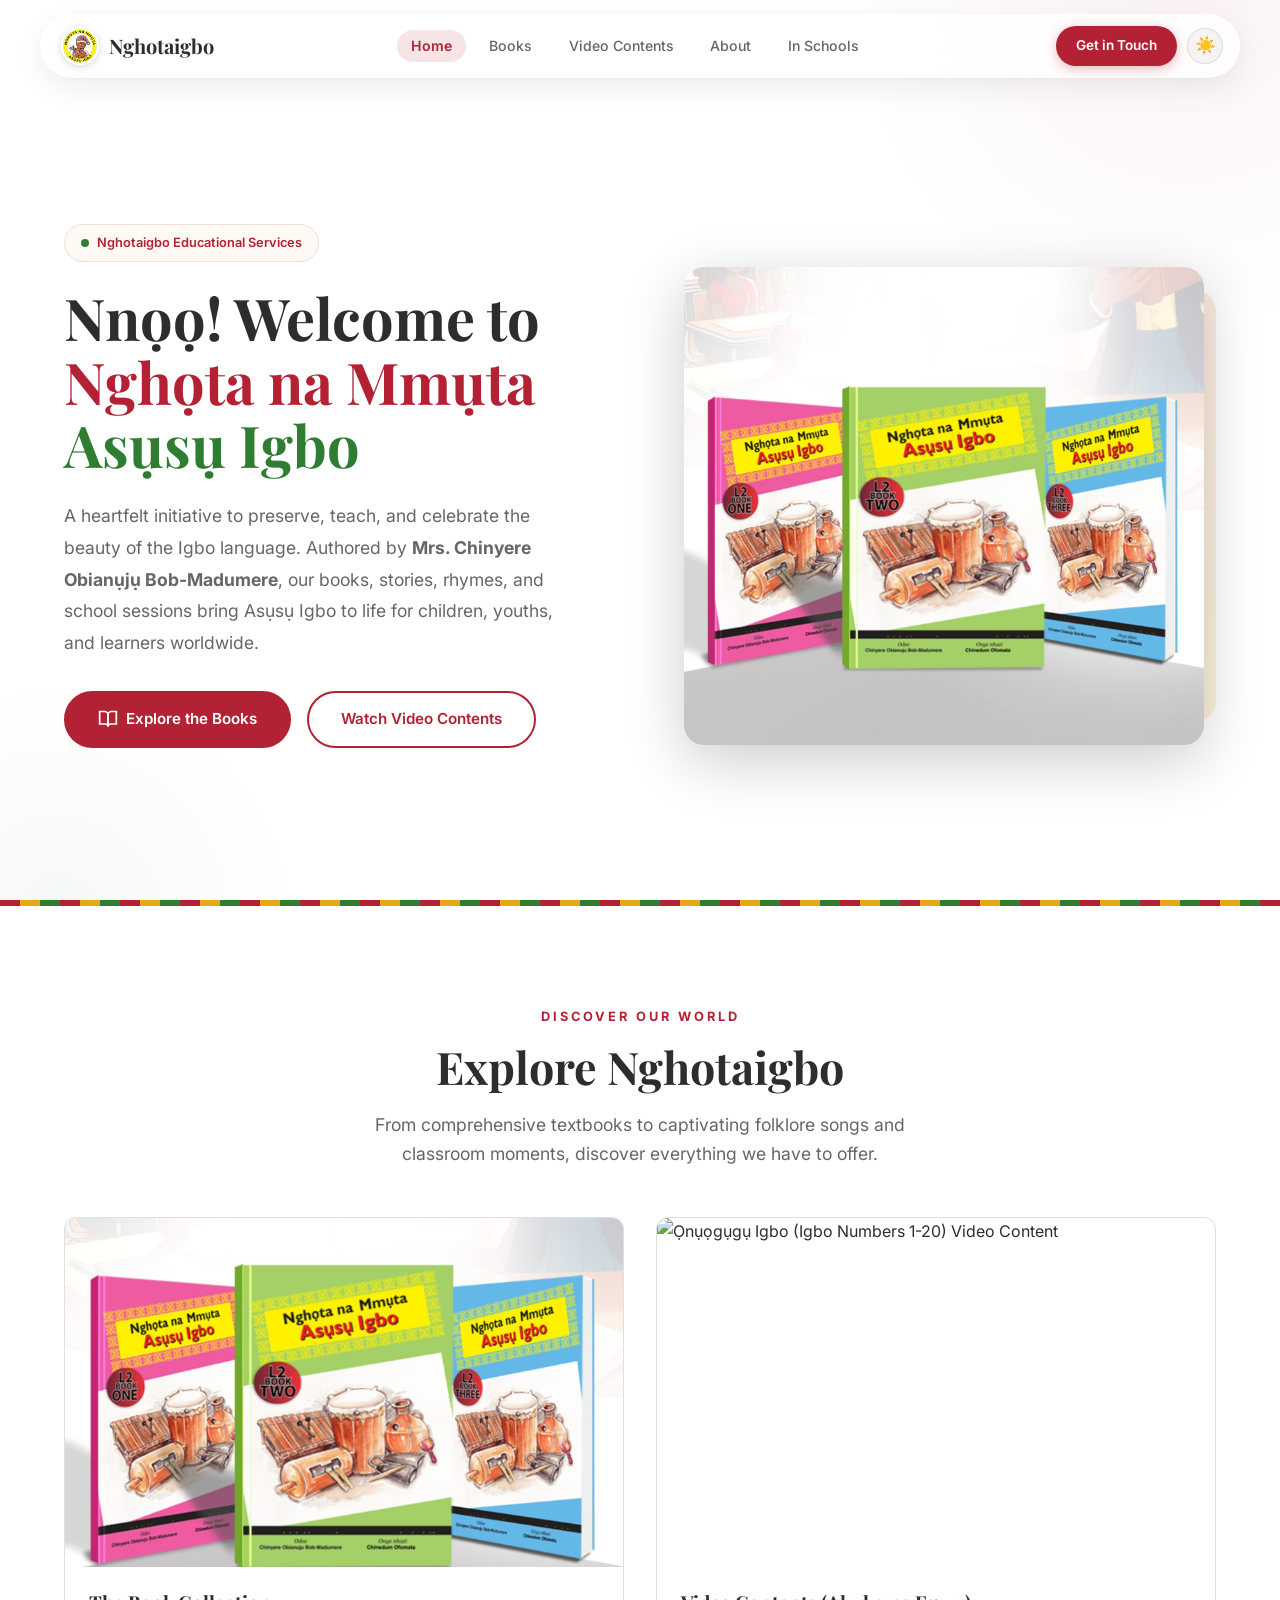
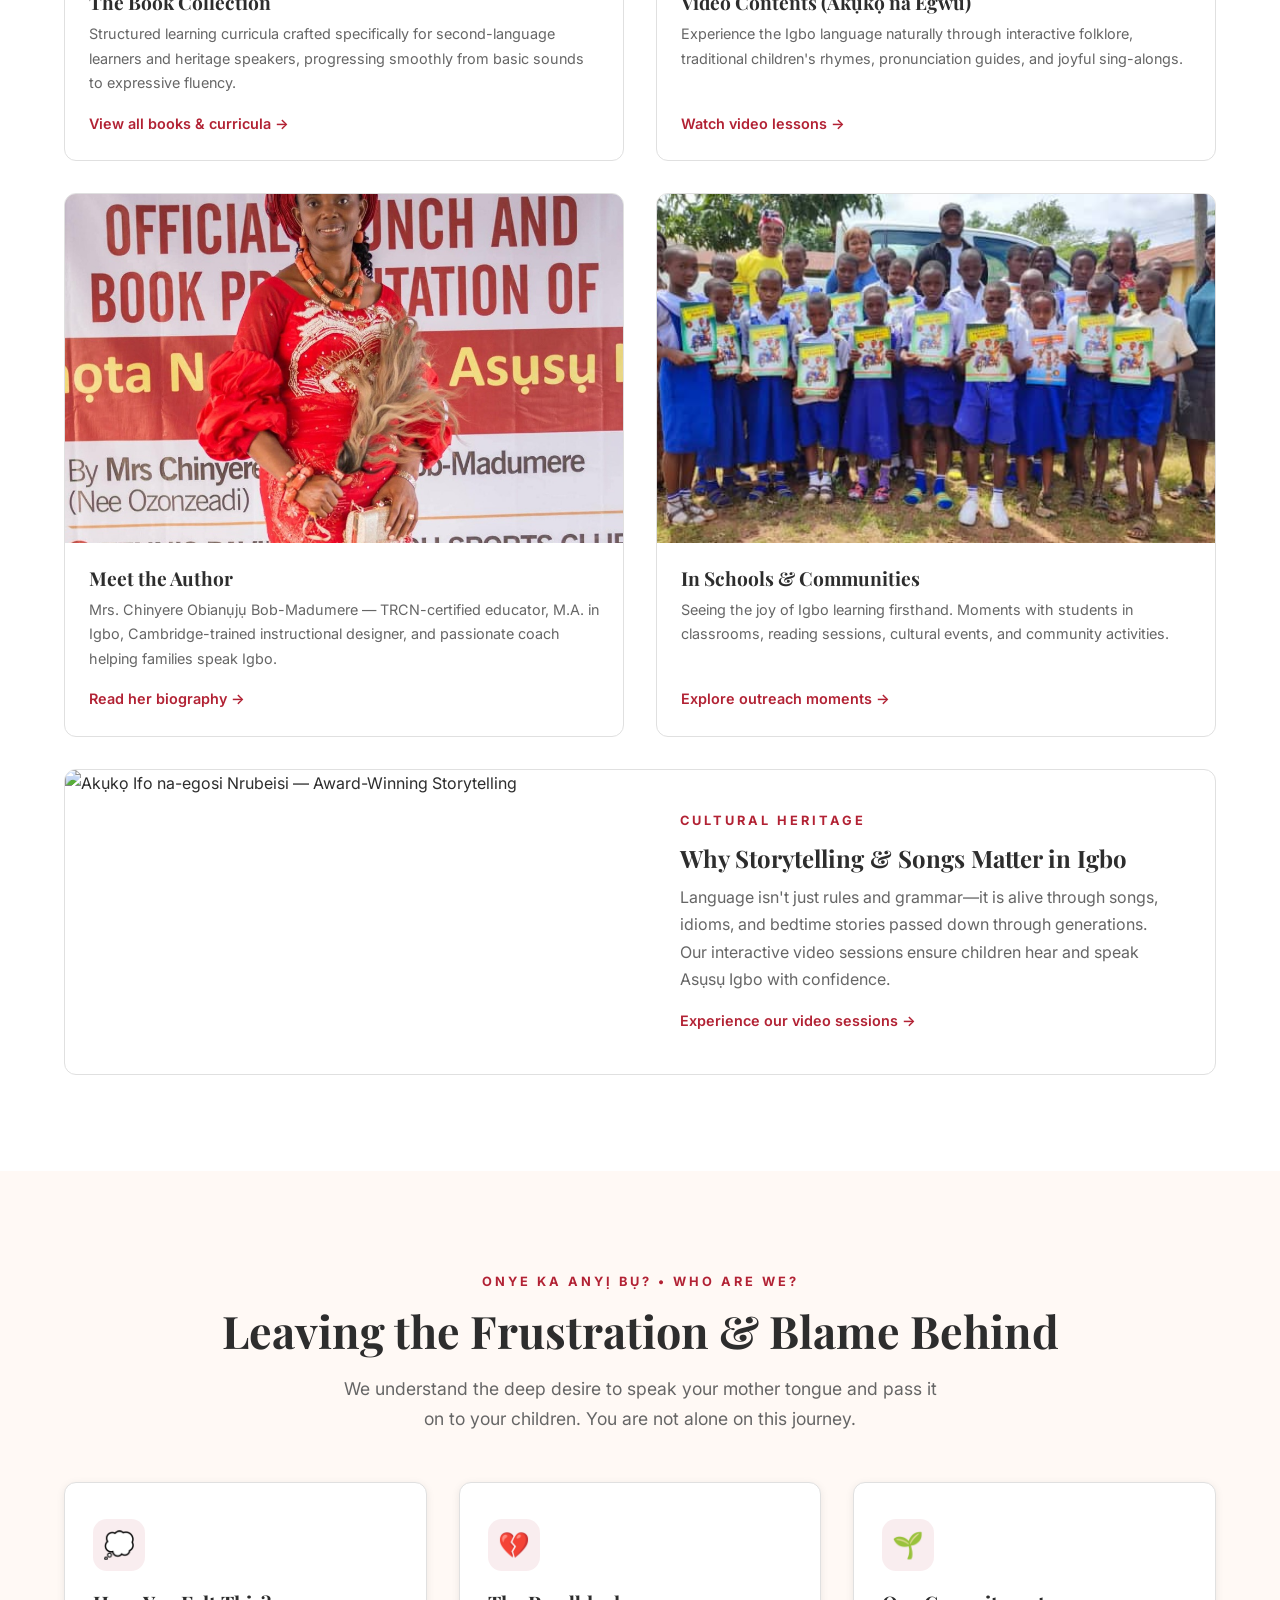
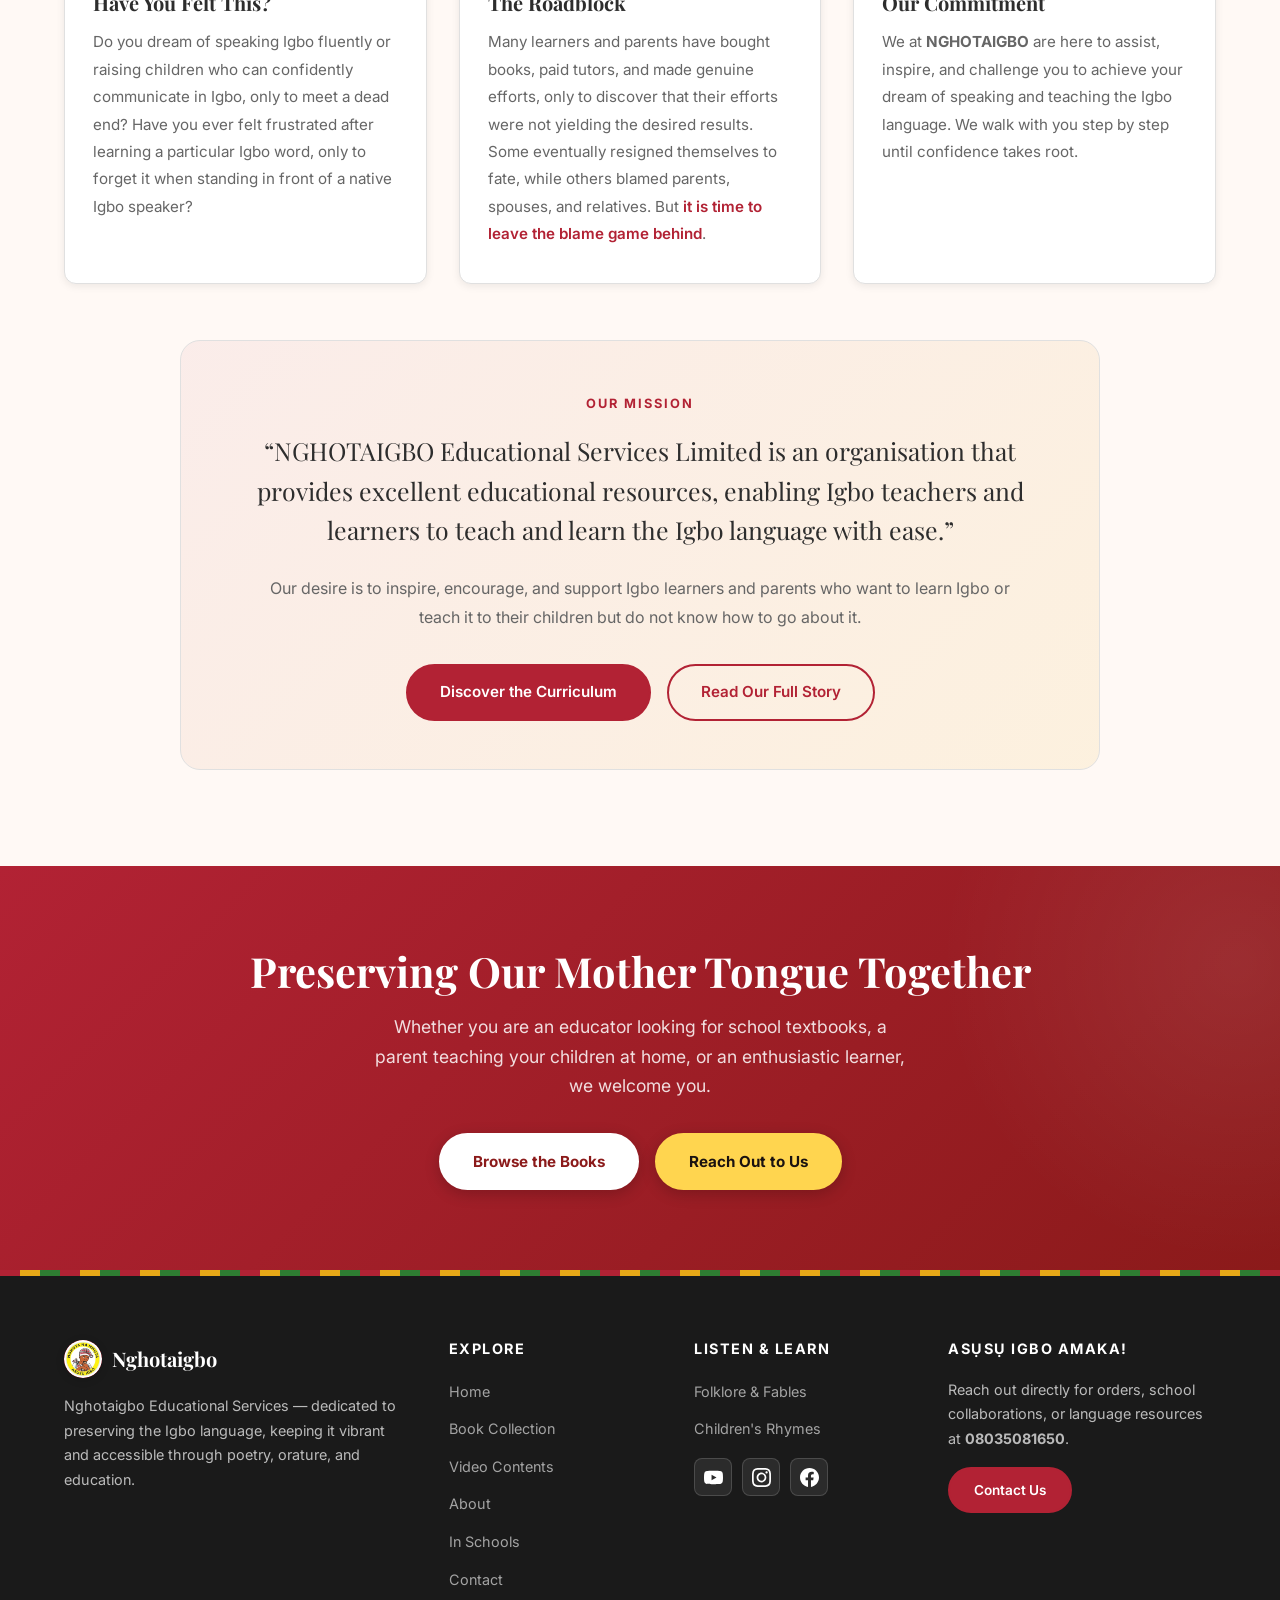
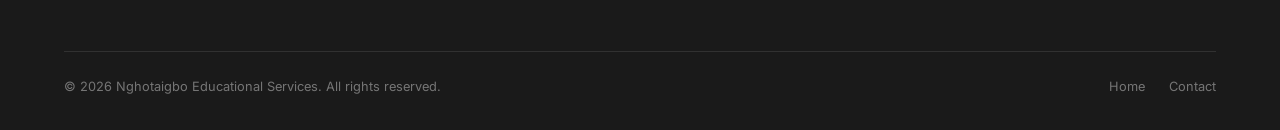
==== commit a41d857d: "Refine copy corrections: remove duplicate author line on Books, drop Pronunciation Lessons footer li" ====
--- a/index.html
+++ b/index.html
@@ -319,7 +319,6 @@
             <ul class="footer-links">
               <li><a href="/stories">Folklore &amp; Fables</a></li>
               <li><a href="/stories">Children's Rhymes</a></li>
-              <li><a href="/stories">Pronunciation Lessons</a></li>
             </ul>
             <div class="footer-social-row">
               <a href="http://www.youtube.com/@nghotaigbo7919" target="_blank" rel="noopener" class="footer-social-btn yt" aria-label="YouTube Channel @nghotaigbo7919" title="YouTube: @nghotaigbo7919">
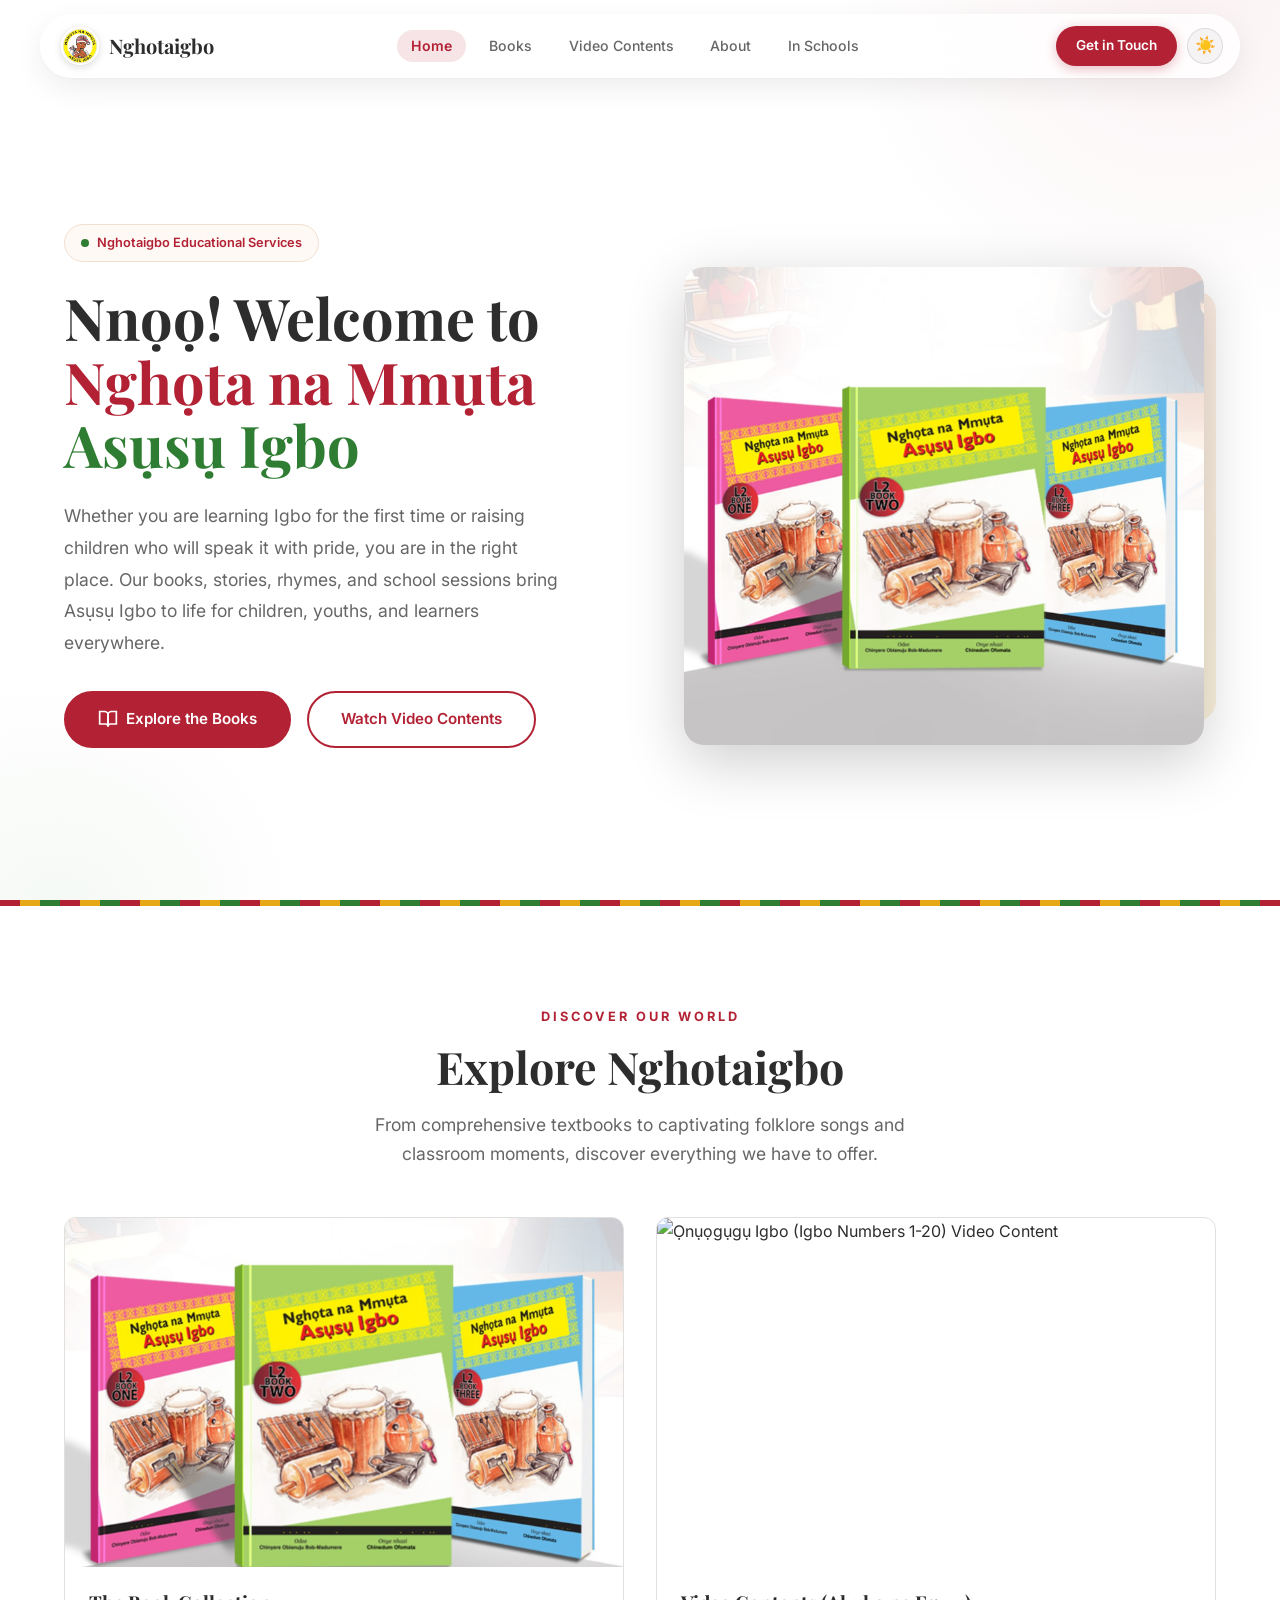
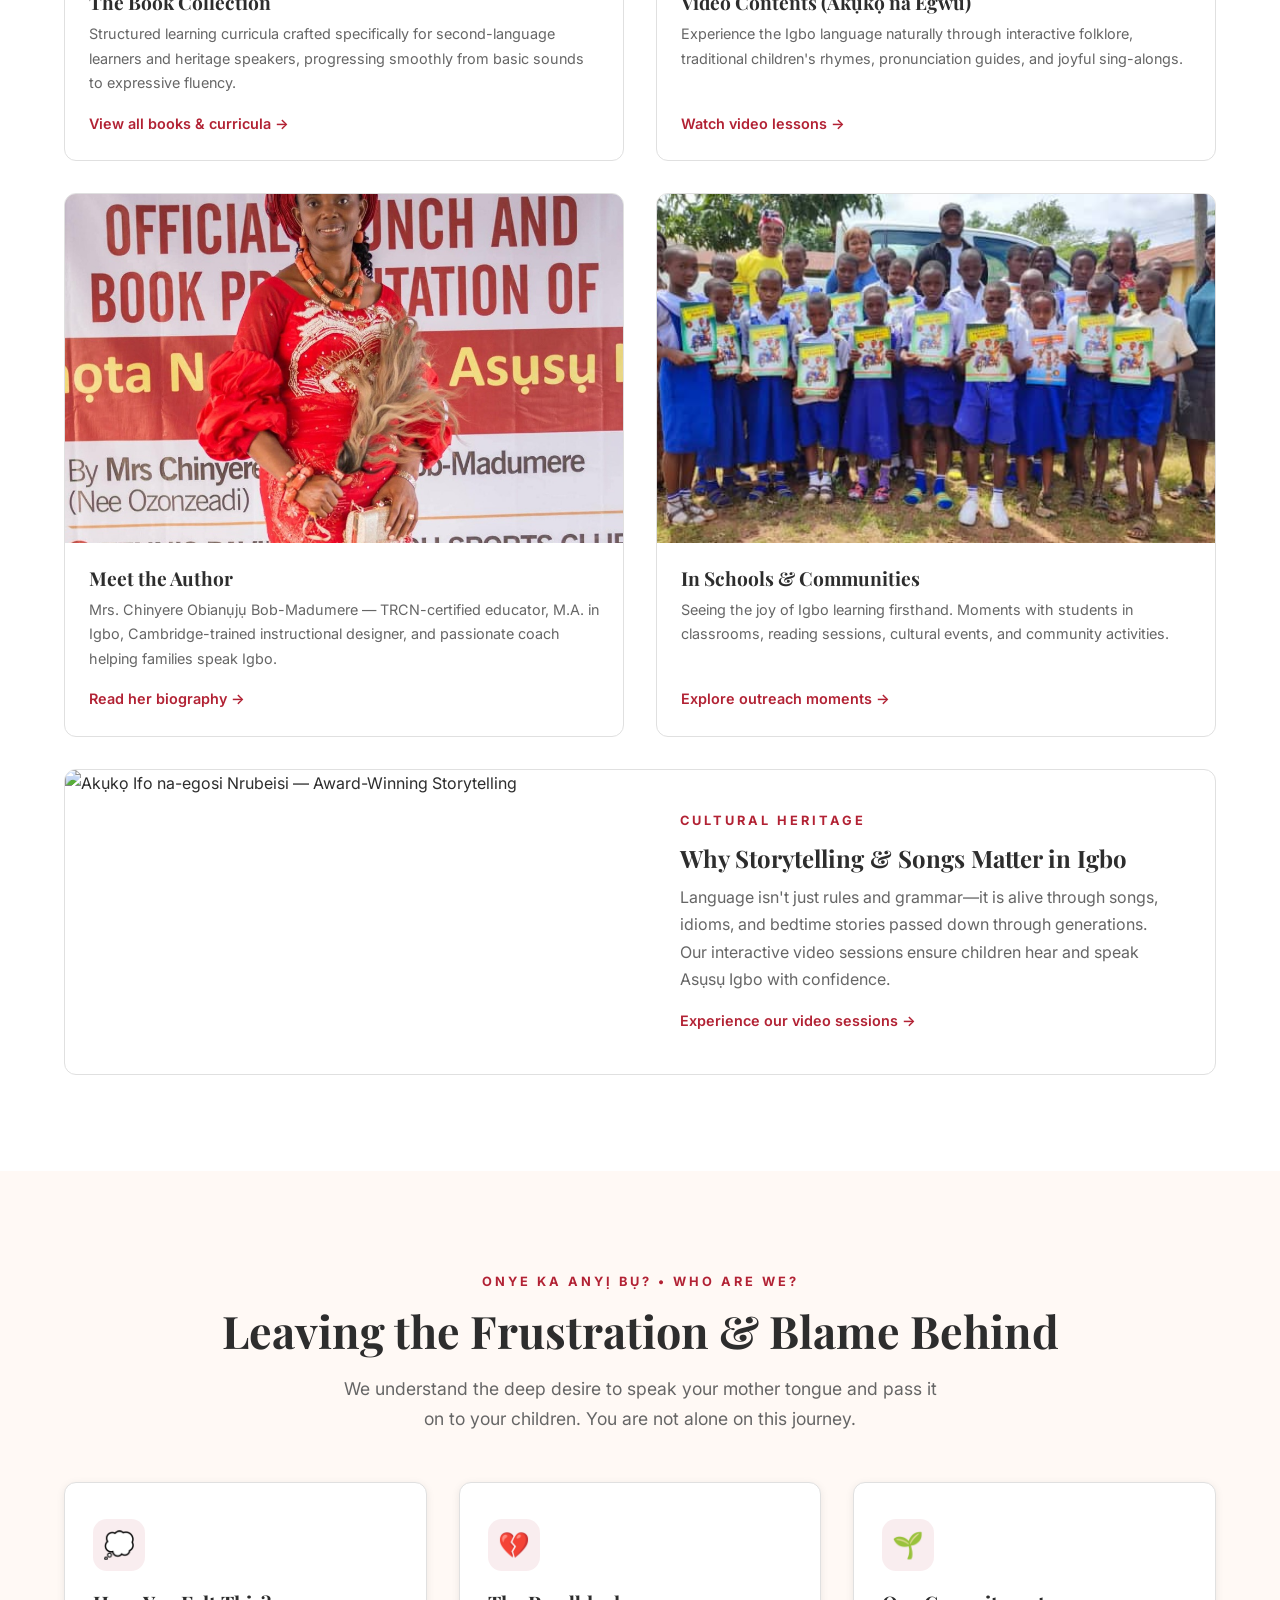
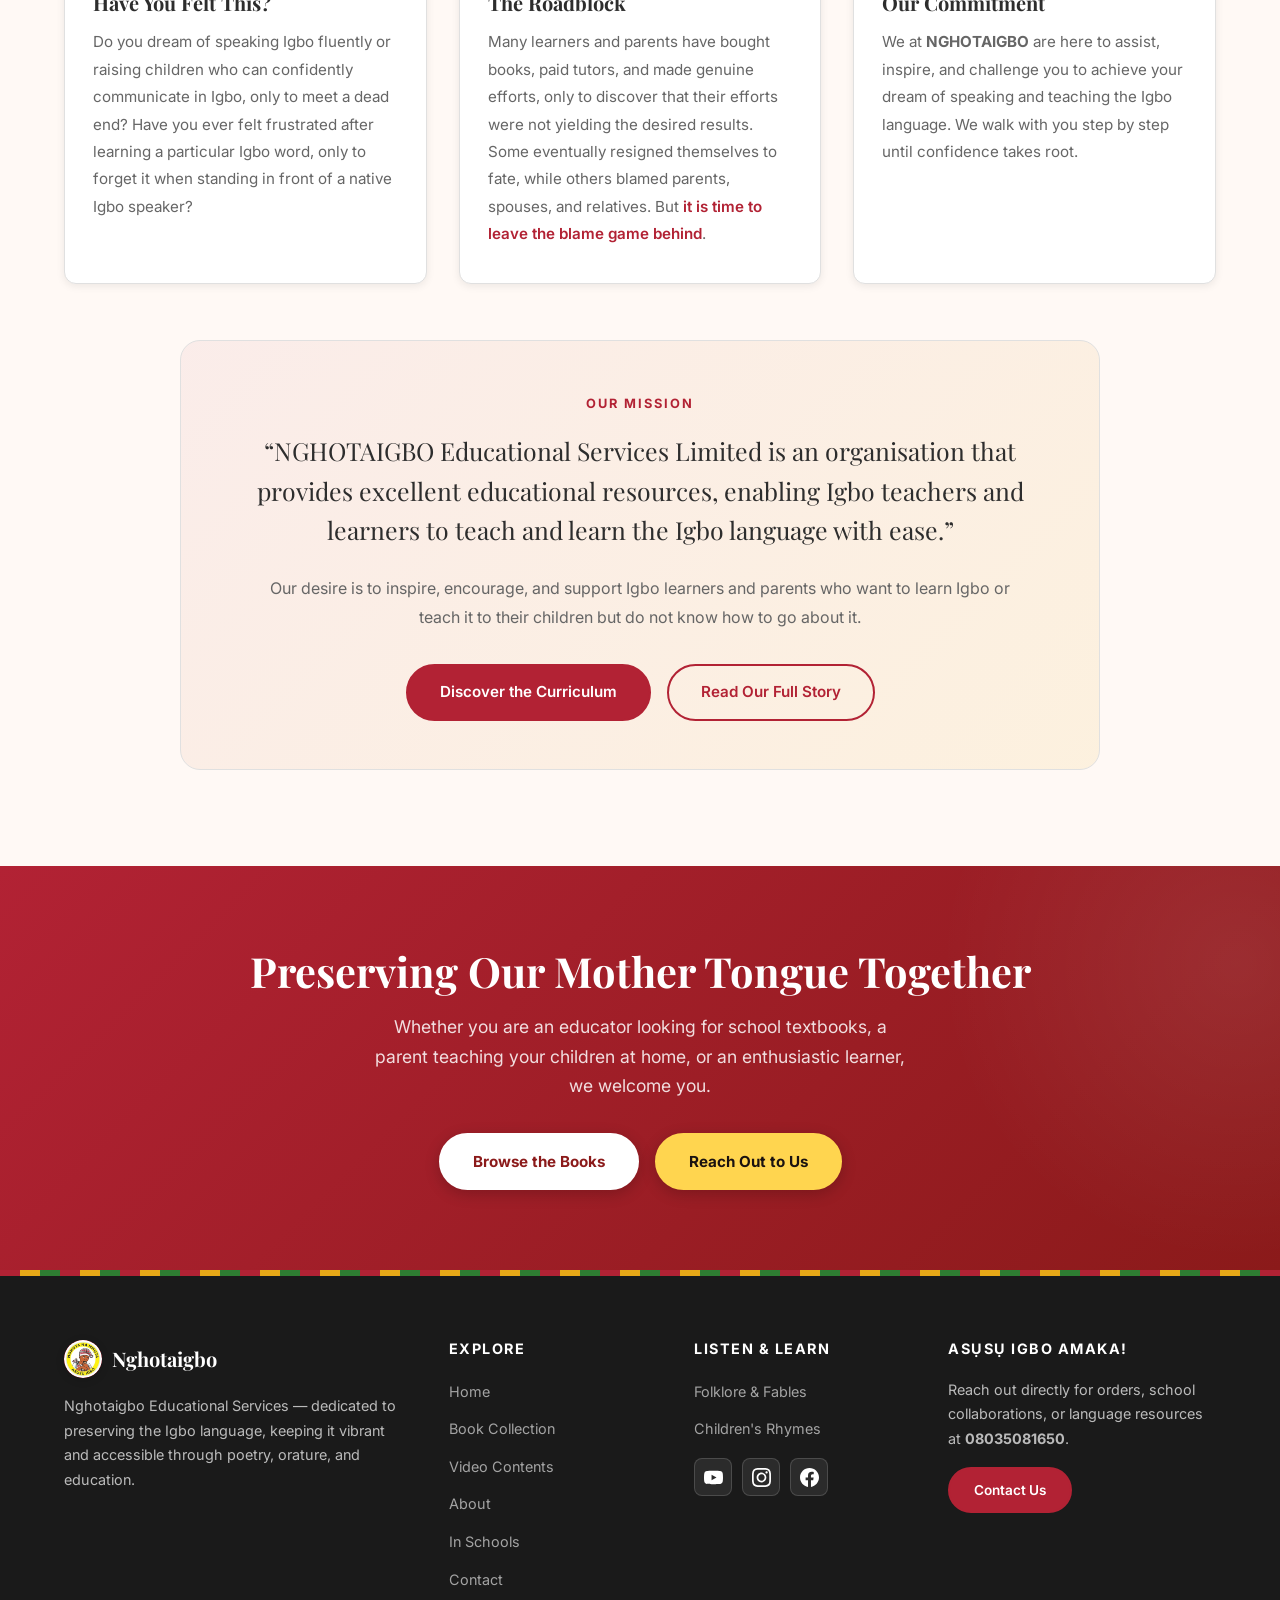
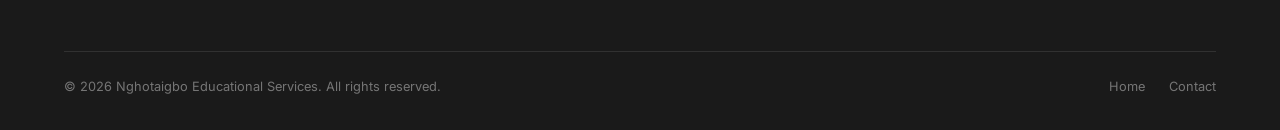
==== commit fd4e70be: "Reword homepage hero intro to be warmer and more welcoming Co-Authored-By: Claude Opus 5.5 <noreply@" ====
--- a/index.html
+++ b/index.html
@@ -91,9 +91,9 @@
         </h1>
 
         <p class="hero-description">
-          A heartfelt initiative to preserve, teach, and celebrate the beauty of the Igbo language.
-          Authored by <strong>Mrs. Chinyere Obianụjụ Bob-Madumere</strong>, our books, stories,
-          rhymes, and school sessions bring Asụsụ Igbo to life for children, youths, and learners worldwide.
+          Whether you are learning Igbo for the first time or raising children who will speak it with pride,
+          you are in the right place. Our books, stories, rhymes, and school sessions bring Asụsụ Igbo
+          to life for children, youths, and learners everywhere.
         </p>
 
         <div class="hero-buttons">
